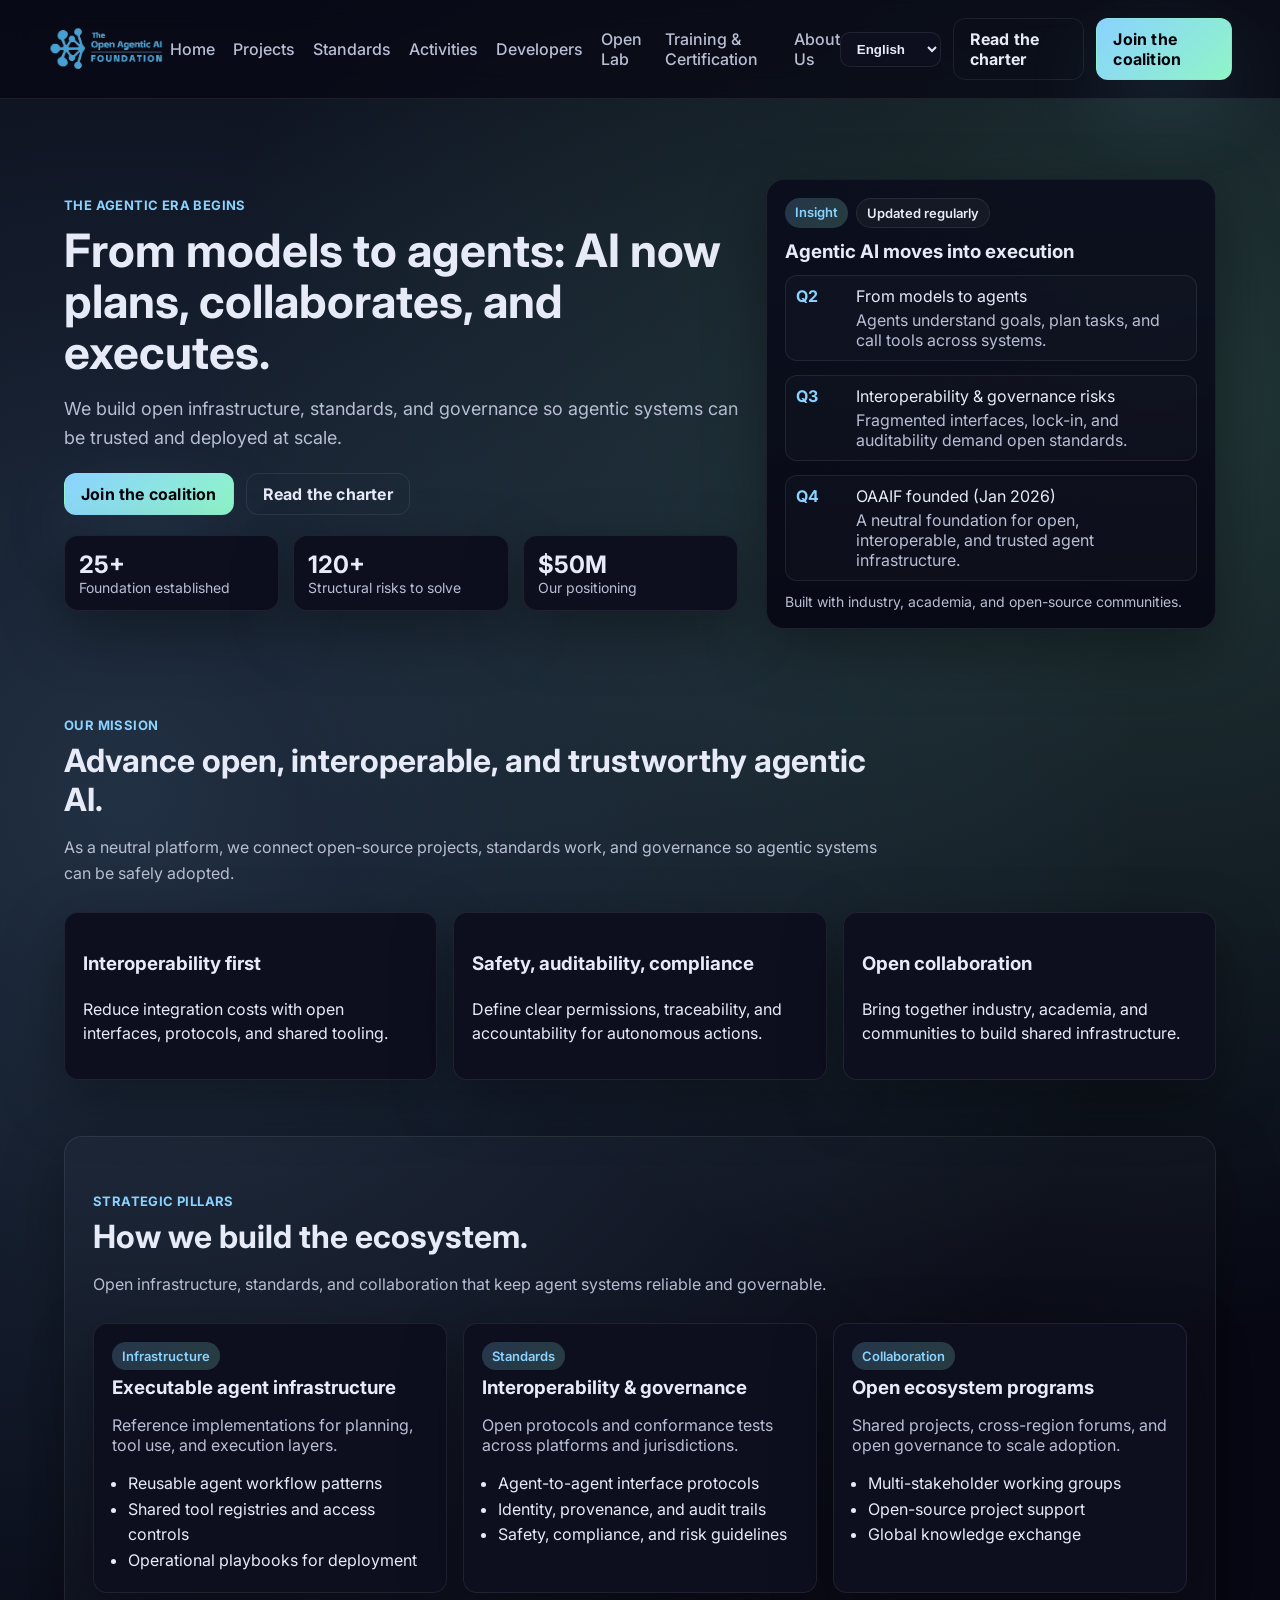
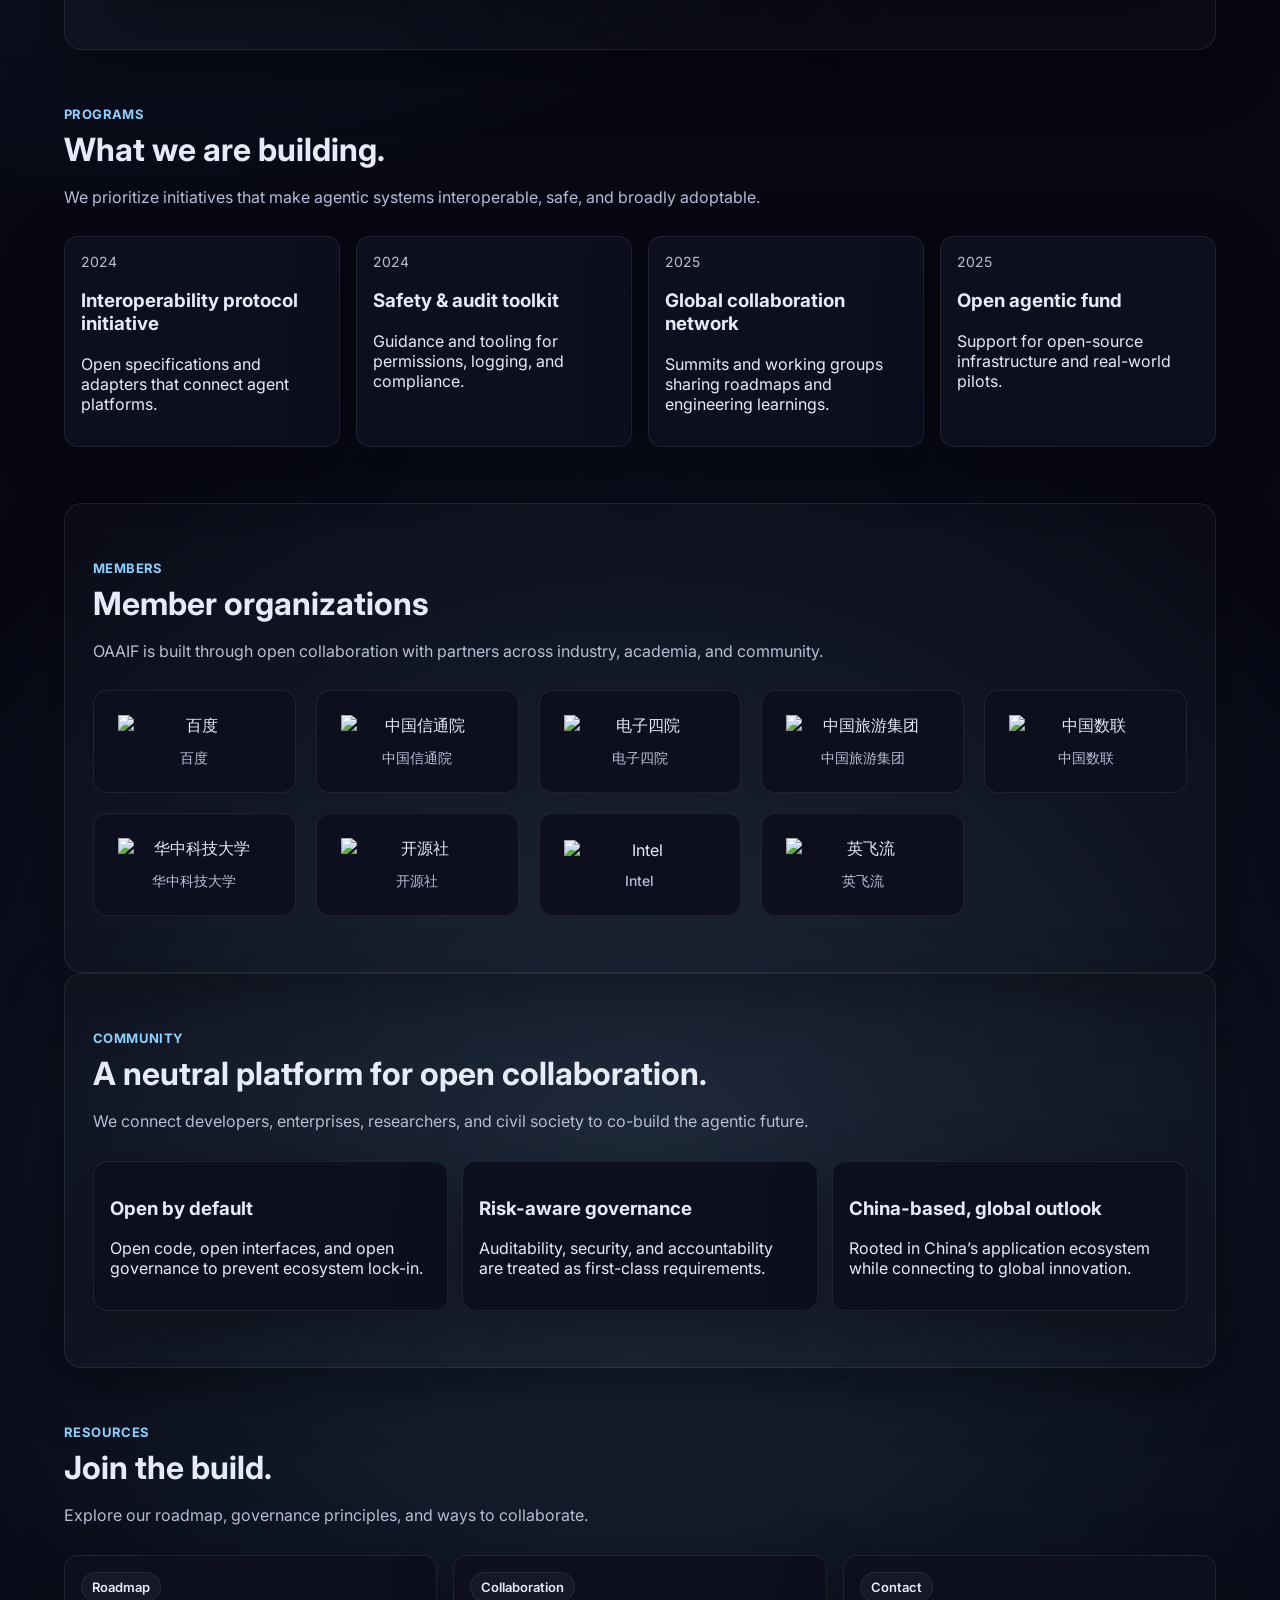
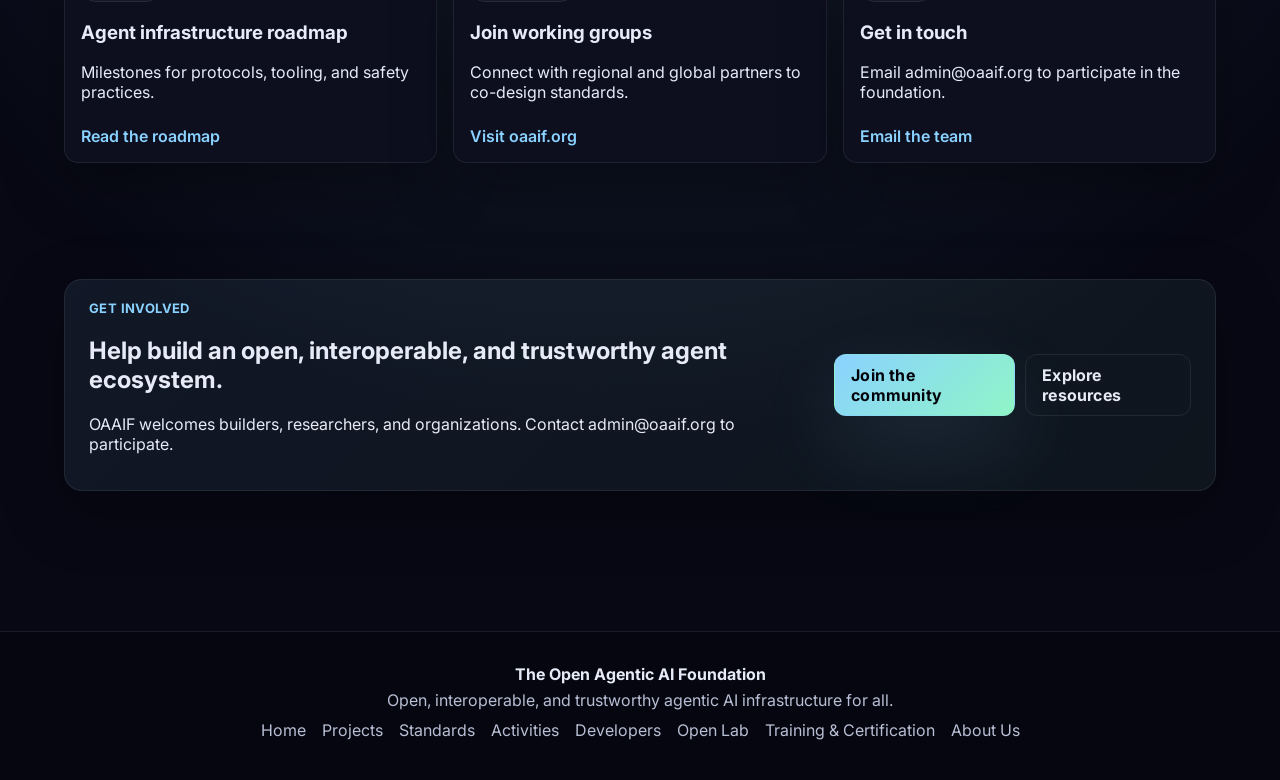
==== index.html @ ca8dd68b "替换成员组织 logo - 使用真实的 logo 图片替代占位符" ====
<!DOCTYPE html>
<html lang="en">
<head>
  <meta charset="UTF-8">
  <meta name="viewport" content="width=device-width, initial-scale=1.0">
  <meta name="description" content="The Open Agentic AI Foundation: advancing open, safe, and interoperable agentic AI for everyone with global programs and community.">
  <title>The Open Agentic AI Foundation</title>
  <link rel="preconnect" href="https://fonts.googleapis.com">
  <link rel="preconnect" href="https://fonts.gstatic.com" crossorigin>
  <link href="https://fonts.googleapis.com/css2?family=Inter:wght@400;500;600;700&family=Space+Grotesk:wght@500;600&display=swap" rel="stylesheet">
  <link rel="stylesheet" href="assets/css/style.css">
</head>
<body>
  <a class="skip-link" href="#main-content">Skip to main content</a>
  <header class="site-header">
    <a class="logo" href="index.html" aria-label="The Open Agentic AI Foundation home">
      <img class="logo__image logo__image--full" src="assets/images/oaaif-logo-full.svg" alt="The Open Agentic AI Foundation logo">
      <img class="logo__image logo__image--mark" src="assets/images/oaaif-logo-mark.svg" alt="Open Agentic AI Foundation mark">
    </a>
    <button class="mobile-menu-toggle" aria-label="Toggle mobile menu" aria-expanded="false">
      <span></span>
      <span></span>
      <span></span>
    </button>
    <nav class="nav-links">
      <a href="#main-content" data-i18n="nav-home">Home</a>
      <a href="#programs" data-i18n="nav-projects">Projects</a>
      <a href="#pillars" data-i18n="nav-standards">Standards</a>
      <a href="#community" data-i18n="nav-activities">Activities</a>
      <a href="#members" data-i18n="nav-developers">Developers</a>
      <a href="#resources" data-i18n="nav-open-lab">Open Lab</a>
      <a href="#join" data-i18n="nav-training">Training & Certification</a>
      <div class="nav-item nav-item--dropdown">
        <a href="about.html#overview" data-i18n="nav-about">About Us</a>
        <div class="nav-dropdown">
          <a href="about.html#overview" data-i18n="nav-about-foundation">Foundation overview</a>
          <a href="about.html#mission" data-i18n="nav-about-mission">Mission</a>
          <a href="about.html#pillars" data-i18n="nav-about-charter">Charter</a>
          <a href="about.html#members" data-i18n="nav-about-structure">Organization structure</a>
          <a href="about.html#resources" data-i18n="nav-about-donors">Donor directory</a>
        </div>
      </div>
    </nav>
    <div class="header-actions">
      <select id="language-switcher" aria-label="Language selector">
        <option value="en">English</option>
        <option value="ar">العربية</option>
        <option value="zh-CN">简体中文</option>
        <option value="zh-TW">繁體中文</option>
        <option value="ja">日本語</option>
        <option value="fr">Français</option>
      </select>
      <a class="btn ghost" href="#join" data-i18n="hero-cta-secondary">See the roadmap</a>
      <a class="btn" href="#community" data-i18n="hero-cta-primary">Join the movement</a>
    </div>
  </header>

  <main id="main-content">
    <section class="hero">
      <div class="hero__content">
        <p class="eyebrow" data-i18n="hero-eyebrow">Open standards for AI agents</p>
        <h1 data-i18n="hero-title">Building safe, open agentic AI infrastructure for everyone.</h1>
        <p class="lead" data-i18n="hero-subtitle">We are a global coalition advancing interoperable tooling, trustworthy governance, and a thriving ecosystem for AI agents.</p>
        <div class="hero__actions">
          <a class="btn" href="#community" data-i18n="hero-cta-primary">Join the movement</a>
          <a class="btn ghost" href="#resources" data-i18n="hero-cta-secondary">See the roadmap</a>
        </div>
        <div class="metrics">
          <div class="metric">
            <div class="metric__value">25+</div>
            <div class="metric__label" data-i18n="metric-countries">Countries represented</div>
          </div>
          <div class="metric">
            <div class="metric__value">120+</div>
            <div class="metric__label" data-i18n="metric-partners">Research and builder partners</div>
          </div>
          <div class="metric">
            <div class="metric__value">$50M</div>
            <div class="metric__label" data-i18n="metric-impact">Open-source impact fund target</div>
          </div>
        </div>
      </div>
      <div class="hero__panel">
        <div class="panel">
          <div class="panel__header">
            <span class="pill pill--accent" data-i18n="panel-live">Live</span>
            <span class="pill" data-i18n="panel-updated">Updated weekly</span>
          </div>
          <div class="panel__body">
            <h3 data-i18n="panel-title">Agentic AI ecosystem in motion</h3>
            <ul class="timeline">
              <li>
                <span class="timeline__time">Q2</span>
                <div>
                  <p class="timeline__title" data-i18n="timeline-1-title">Open Agent Safety Benchmark</p>
                  <p class="timeline__desc" data-i18n="timeline-1-desc">Community-driven evaluations for autonomy, alignment, and resilience.</p>
                </div>
              </li>
              <li>
                <span class="timeline__time">Q3</span>
                <div>
                  <p class="timeline__title" data-i18n="timeline-2-title">Interoperability Standards</p>
                  <p class="timeline__desc" data-i18n="timeline-2-desc">Reference specs for agent messaging, memory, and tool safety.</p>
                </div>
              </li>
              <li>
                <span class="timeline__time">Q4</span>
                <div>
                  <p class="timeline__title" data-i18n="timeline-3-title">Global Builder Summits</p>
                  <p class="timeline__desc" data-i18n="timeline-3-desc">Multi-city gatherings to publish learnings, roadmaps, and open datasets.</p>
                </div>
              </li>
            </ul>
          </div>
          <div class="panel__footer" data-i18n="panel-footer">Created with researchers, startups, enterprises, and public institutions.</div>
        </div>
      </div>
    </section>

    <section id="mission" class="section">
      <div class="section__header">
        <p class="eyebrow" data-i18n="mission-eyebrow">Our mission</p>
        <h2 data-i18n="mission-title">Enable open, safe, and useful agentic AI for society.</h2>
        <p class="section__description" data-i18n="mission-body">We coordinate standards, funding, and governance so that builders across the world can create trustworthy agentic systems—independent, interoperable, and aligned with human values.</p>
      </div>
      <div class="cards">
        <article class="card">
          <h3 data-i18n="mission-card-1-title">Open protocols</h3>
          <p data-i18n="mission-card-1-body">We maintain open specifications for agent messaging, identity, safety, and data stewardship so ecosystems can interoperate.</p>
        </article>
        <article class="card">
          <h3 data-i18n="mission-card-2-title">Safety & assurance</h3>
          <p data-i18n="mission-card-2-body">We convene researchers to define benchmarks, threat models, and red-team exercises for autonomous systems.</p>
        </article>
        <article class="card">
          <h3 data-i18n="mission-card-3-title">Inclusive governance</h3>
          <p data-i18n="mission-card-3-body">We bring civil society, academia, and industry together to shape transparent, accountable governance.</p>
        </article>
      </div>
    </section>

    <section id="pillars" class="section section--alt">
      <div class="section__header">
        <p class="eyebrow" data-i18n="pillars-eyebrow">Strategic pillars</p>
        <h2 data-i18n="pillars-title">What we build together.</h2>
        <p class="section__description" data-i18n="pillars-body">From technical standards to public-private collaboration, we focus on the capabilities that make agentic AI reliable, transparent, and universally accessible.</p>
      </div>
      <div class="pillars">
        <article class="pillar">
          <div class="pill pill--accent" data-i18n="pillar-1-tag">Infrastructure</div>
          <h3 data-i18n="pillar-1-title">Reference architecture</h3>
          <p data-i18n="pillar-1-body">Open-source blueprints for memory, planning, and evaluation layers that teams can adopt and extend.</p>
          <ul>
            <li data-i18n="pillar-1-li-1">Composable agent lifecycle models</li>
            <li data-i18n="pillar-1-li-2">Secure tool & data access controls</li>
            <li data-i18n="pillar-1-li-3">Shared telemetry for safety signals</li>
          </ul>
        </article>
        <article class="pillar">
          <div class="pill pill--accent" data-i18n="pillar-2-tag">Standards</div>
          <h3 data-i18n="pillar-2-title">Interoperability & trust</h3>
          <p data-i18n="pillar-2-body">Specifications and conformance suites that let agent networks collaborate across vendors and jurisdictions.</p>
          <ul>
            <li data-i18n="pillar-2-li-1">Open agent interface spec (OAIS)</li>
            <li data-i18n="pillar-2-li-2">Identity, provenance, and auditability</li>
            <li data-i18n="pillar-2-li-3">Safety, alignment, and resilience benchmarks</li>
          </ul>
        </article>
        <article class="pillar">
          <div class="pill pill--accent" data-i18n="pillar-3-tag">Impact</div>
          <h3 data-i18n="pillar-3-title">Ecosystem programs</h3>
          <p data-i18n="pillar-3-body">Fellowships, grants, and summits that accelerate open-source agentic AI and real-world deployments.</p>
          <ul>
            <li data-i18n="pillar-3-li-1">Builder residencies & red-team labs</li>
            <li data-i18n="pillar-3-li-2">Global policy and safety forums</li>
            <li data-i18n="pillar-3-li-3">Open datasets & evaluation challenges</li>
          </ul>
        </article>
      </div>
    </section>

    <section id="programs" class="section">
      <div class="section__header">
        <p class="eyebrow" data-i18n="programs-eyebrow">Programs</p>
        <h2 data-i18n="programs-title">Where we invest.</h2>
        <p class="section__description" data-i18n="programs-body">Our programs channel funding, knowledge, and community energy toward the most urgent needs for agentic AI.</p>
      </div>
      <div class="programs">
        <article class="program">
          <div class="program__meta">2024</div>
          <h3 data-i18n="program-1-title">Open Agent Safety Benchmark</h3>
          <p data-i18n="program-1-body">Collaborative evaluation suite and public leaderboards for autonomy, reliability, and security.</p>
        </article>
        <article class="program">
          <div class="program__meta">2024</div>
          <h3 data-i18n="program-2-title">Agent Interoperability Lab</h3>
          <p data-i18n="program-2-body">Reference implementations for messaging, memory exchange, and safety guardrails.</p>
        </article>
        <article class="program">
          <div class="program__meta">2025</div>
          <h3 data-i18n="program-3-title">Global Builder Summits</h3>
          <p data-i18n="program-3-body">Multi-region gatherings to publish roadmaps and deepen collaboration between industry and researchers.</p>
        </article>
        <article class="program">
          <div class="program__meta">2025</div>
          <h3 data-i18n="program-4-title">Open Impact Fund</h3>
          <p data-i18n="program-4-body">Non-dilutive grants for open-source agent frameworks, safety tooling, and public-good deployments.</p>
        </article>
      </div>
    </section>

    <section id="members" class="section section--alt">
      <div class="section__header">
        <p class="eyebrow" data-i18n="members-eyebrow">Members</p>
        <h2 data-i18n="members-title">Our member organizations</h2>
        <p class="section__description" data-i18n="members-body">The Open Agentic AI Foundation would not be possible without the support, development efforts, and open collaboration of our founding platinum members.</p>
      </div>
      <div class="logo-wall">
        <div class="logo-item">
          <img src="assets/images/logo/1百度.png" alt="百度" class="member-logo">
          <span class="logo-name">百度</span>
        </div>
        <div class="logo-item">
          <img src="assets/images/logo/2中国信通院.png" alt="中国信通院" class="member-logo">
          <span class="logo-name">中国信通院</span>
        </div>
        <div class="logo-item">
          <img src="assets/images/logo/3电子四院.png" alt="电子四院" class="member-logo">
          <span class="logo-name">电子四院</span>
        </div>
        <div class="logo-item">
          <img src="assets/images/logo/4中国旅游集团.png" alt="中国旅游集团" class="member-logo">
          <span class="logo-name">中国旅游集团</span>
        </div>
        <div class="logo-item">
          <img src="assets/images/logo/5中国数联.png" alt="中国数联" class="member-logo">
          <span class="logo-name">中国数联</span>
        </div>
        <div class="logo-item">
          <img src="assets/images/logo/6华中科技大学.png" alt="华中科技大学" class="member-logo">
          <span class="logo-name">华中科技大学</span>
        </div>
        <div class="logo-item">
          <img src="assets/images/logo/7开源社.png" alt="开源社" class="member-logo">
          <span class="logo-name">开源社</span>
        </div>
        <div class="logo-item">
          <img src="assets/images/logo/8Intel.png" alt="Intel" class="member-logo">
          <span class="logo-name">Intel</span>
        </div>
        <div class="logo-item">
          <img src="assets/images/logo/9英飞流.png" alt="英飞流" class="member-logo">
          <span class="logo-name">英飞流</span>
        </div>
      </div>
    </section>

    <section id="community" class="section section--alt">
      <div class="section__header">
        <p class="eyebrow" data-i18n="community-eyebrow">Community</p>
        <h2 data-i18n="community-title">A global coalition of builders, researchers, and policymakers.</h2>
        <p class="section__description" data-i18n="community-body">We convene open-source contributors, startups, enterprises, universities, and civil society to co-design the next era of agentic AI.</p>
      </div>
      <div class="grid">
        <article class="highlight">
          <h3 data-i18n="highlight-1-title">Open & neutral</h3>
          <p data-i18n="highlight-1-body">We publish artifacts under open licenses and encourage cross-organizational governance.</p>
        </article>
        <article class="highlight">
          <h3 data-i18n="highlight-2-title">Safety first</h3>
          <p data-i18n="highlight-2-body">Threat modeling, evals, and incident response are built into every program.</p>
        </article>
        <article class="highlight">
          <h3 data-i18n="highlight-3-title">Global access</h3>
          <p data-i18n="highlight-3-body">We support multilingual resources and regionally distributed summits.</p>
        </article>
      </div>
    </section>

    <section id="resources" class="section">
      <div class="section__header">
        <p class="eyebrow" data-i18n="resources-eyebrow">Resources</p>
        <h2 data-i18n="resources-title">Start building with us.</h2>
        <p class="section__description" data-i18n="resources-body">Explore our living roadmap, specifications, and community channels to contribute from day one.</p>
      </div>
      <div class="resource-grid">
        <article class="resource">
          <div class="pill" data-i18n="resource-1-tag">Roadmap</div>
          <h3 data-i18n="resource-1-title">Agent standards preview</h3>
          <p data-i18n="resource-1-body">Draft specifications for interfaces, memory, and safe tool access.</p>
          <a href="#" class="link" data-i18n="resource-1-link">View the docs</a>
        </article>
        <article class="resource">
          <div class="pill" data-i18n="resource-2-tag">Community</div>
          <h3 data-i18n="resource-2-title">Join the forum</h3>
          <p data-i18n="resource-2-body">Connect with contributors, propose initiatives, and join working groups.</p>
          <a href="#" class="link" data-i18n="resource-2-link">Open workspace</a>
        </article>
        <article class="resource">
          <div class="pill" data-i18n="resource-3-tag">Funding</div>
          <h3 data-i18n="resource-3-title">Apply for grants</h3>
          <p data-i18n="resource-3-body">Support for open-source projects, research, and deployments that move the ecosystem forward.</p>
          <a href="#" class="link" data-i18n="resource-3-link">Start an application</a>
        </article>
      </div>
    </section>

    <section id="join" class="section section--cta">
      <div class="cta">
        <div>
          <p class="eyebrow" data-i18n="cta-eyebrow">Get involved</p>
          <h2 data-i18n="cta-title">Bring your expertise to The Open Agentic AI Foundation.</h2>
          <p data-i18n="cta-body">Contribute to standards, participate in safety evaluations, and shape open governance for agentic systems.</p>
        </div>
        <div class="cta__actions">
          <a class="btn" href="#community" data-i18n="cta-primary">Join the coalition</a>
          <a class="btn ghost" href="#resources" data-i18n="cta-secondary">Browse resources</a>
        </div>
      </div>
    </section>
  </main>

  <footer class="footer">
    <div class="footer__brand" data-i18n="brand-name">The Open Agentic AI Foundation</div>
    <p class="footer__text" data-i18n="footer-copy">Open, safe, and interoperable agentic AI for everyone.</p>
    <div class="footer__links">
      <a href="#main-content" data-i18n="nav-home">Home</a>
      <a href="#programs" data-i18n="nav-projects">Projects</a>
      <a href="#pillars" data-i18n="nav-standards">Standards</a>
      <a href="#community" data-i18n="nav-activities">Activities</a>
      <a href="#members" data-i18n="nav-developers">Developers</a>
      <a href="#resources" data-i18n="nav-open-lab">Open Lab</a>
      <a href="#join" data-i18n="nav-training">Training & Certification</a>
      <a href="about.html#overview" data-i18n="nav-about">About Us</a>
    </div>
  </footer>

  <script src="assets/js/app.js"></script>
</body>
</html>
---- assets/css/style.css ----
:root {
  --bg: #070814;
  --bg-alt: #0f1022;
  --card: #0d0f1f;
  --text: #e7ebf7;
  --muted: #b8bed4;
  --accent: #8ad2ff;
  --accent-2: #8ff5c7;
  --border: rgba(255, 255, 255, 0.08);
  --glow: 0 30px 80px rgba(138, 210, 255, 0.12);
  --radius: 14px;
  --shadow-card: 0 20px 60px rgba(0, 0, 0, 0.35);
}

* {
  box-sizing: border-box;
}

body {
  margin: 0;
  font-family: "Inter", system-ui, -apple-system, sans-serif;
  background: radial-gradient(circle at 10% 20%, rgba(138, 210, 255, 0.2), transparent 30%),
              radial-gradient(circle at 90% 10%, rgba(143, 245, 199, 0.2), transparent 25%),
              radial-gradient(circle at 50% 70%, rgba(138, 210, 255, 0.15), transparent 30%),
              var(--bg);
  color: var(--text);
  min-height: 100vh;
}

html[dir="rtl"] body {
  direction: rtl;
}

html[dir="rtl"] .nav-links,
html[dir="rtl"] .header-actions {
  flex-direction: row-reverse;
}

html {
  scroll-behavior: smooth;
}

@media (prefers-reduced-motion: reduce) {
  html {
    scroll-behavior: auto;
  }
}

.skip-link {
  position: absolute;
  left: 12px;
  top: -40px;
  padding: 10px 14px;
  background: var(--accent);
  color: #02030a;
  border-radius: 10px;
  font-weight: 700;
  transition: top 0.2s ease;
  z-index: 999;
}

.skip-link:focus {
  top: 12px;
}

a {
  color: inherit;
  text-decoration: none;
}

.site-header {
  position: sticky;
  top: 0;
  z-index: 10;
  display: flex;
  align-items: center;
  justify-content: space-between;
  padding: 18px 48px;
  backdrop-filter: blur(14px);
  background: rgba(7, 8, 20, 0.72);
  border-bottom: 1px solid var(--border);
}

.logo {
  display: flex;
  align-items: center;
  gap: 12px;
}

.logo__image {
  display: block;
  height: 48px;
  width: auto;
}

.logo__image--mark {
  display: none;
}

.nav-links {
  display: flex;
  gap: 18px;
  align-items: center;
}

.nav-links a {
  color: var(--muted);
  font-weight: 500;
  transition: color 0.2s ease;
}

.nav-links a:hover {
  color: var(--accent);
}

.nav-links a.active {
  color: var(--text);
  text-decoration: underline;
  text-decoration-color: var(--accent);
  text-decoration-thickness: 2px;
  text-underline-offset: 6px;
}

.nav-item {
  position: relative;
  display: flex;
  align-items: center;
}

.nav-item--dropdown::after {
  content: "";
  position: absolute;
  top: 100%;
  left: 0;
  width: 100%;
  height: 12px;
}

.nav-dropdown {
  position: absolute;
  top: calc(100% + 12px);
  left: 0;
  display: none;
  flex-direction: column;
  gap: 6px;
  padding: 12px;
  min-width: 200px;
  background: rgba(13, 15, 31, 0.98);
  border: 1px solid var(--border);
  border-radius: 12px;
  box-shadow: var(--shadow-card);
  z-index: 20;
}

.nav-dropdown a {
  color: var(--muted);
  font-size: 14px;
  font-weight: 500;
  padding: 6px 8px;
  border-radius: 8px;
  transition: color 0.2s ease, background 0.2s ease;
}

.nav-dropdown a:hover {
  color: var(--text);
  background: rgba(138, 210, 255, 0.12);
}

.nav-item--dropdown:hover .nav-dropdown,
.nav-item--dropdown:focus-within .nav-dropdown {
  display: flex;
}

.header-actions {
  display: flex;
  align-items: center;
  gap: 12px;
}

select {
  background: var(--card);
  color: var(--text);
  border: 1px solid var(--border);
  border-radius: 10px;
  padding: 8px 12px;
  font-weight: 600;
  cursor: pointer;
}

.btn {
  padding: 10px 16px;
  border-radius: 12px;
  border: 1px solid transparent;
  background: linear-gradient(135deg, var(--accent), var(--accent-2));
  color: #02030a;
  font-weight: 700;
  letter-spacing: 0.2px;
  box-shadow: var(--glow);
  transition: transform 0.2s ease, box-shadow 0.2s ease;
}

.btn:hover {
  transform: translateY(-1px);
  box-shadow: 0 20px 40px rgba(138, 210, 255, 0.25);
}

.btn.ghost {
  background: transparent;
  border: 1px solid var(--border);
  color: var(--text);
  box-shadow: none;
}

main {
  max-width: 1200px;
  margin: 0 auto;
  padding: 40px 24px 80px;
}

.hero {
  display: grid;
  grid-template-columns: 1.2fr 0.8fr;
  gap: 28px;
  padding: 40px 0 32px;
  align-items: center;
}

.hero__content h1 {
  font-size: clamp(32px, 4vw, 46px);
  margin: 12px 0;
  line-height: 1.1;
}

.hero__content .lead {
  color: var(--muted);
  font-size: 18px;
  line-height: 1.6;
  margin-bottom: 20px;
}

.hero__actions {
  display: flex;
  gap: 12px;
  flex-wrap: wrap;
  margin-bottom: 20px;
}

.metrics {
  display: grid;
  grid-template-columns: repeat(auto-fit, minmax(160px, 1fr));
  gap: 14px;
}

.metric {
  padding: 14px;
  background: var(--card);
  border: 1px solid var(--border);
  border-radius: var(--radius);
  box-shadow: var(--shadow-card);
}

.metric__value {
  font-size: 24px;
  font-weight: 700;
}

.metric__label {
  color: var(--muted);
  font-size: 14px;
}

.hero__panel .panel {
  background: linear-gradient(180deg, rgba(8, 10, 26, 0.8), rgba(7, 8, 20, 0.95));
  border: 1px solid var(--border);
  border-radius: 18px;
  padding: 18px;
  box-shadow: var(--shadow-card);
}

.panel__header {
  display: flex;
  gap: 8px;
  margin-bottom: 12px;
}

.pill {
  display: inline-block;
  padding: 6px 10px;
  border-radius: 999px;
  border: 1px solid var(--border);
  background: rgba(255, 255, 255, 0.04);
  color: var(--text);
  font-size: 13px;
  font-weight: 600;
}

.pill--accent {
  border: none;
  background: linear-gradient(135deg, rgba(138, 210, 255, 0.2), rgba(143, 245, 199, 0.2));
  color: var(--accent);
}

.panel__body h3 {
  margin: 0 0 12px;
}

.timeline {
  list-style: none;
  padding: 0;
  margin: 0;
  display: flex;
  flex-direction: column;
  gap: 14px;
}

.timeline li {
  display: grid;
  grid-template-columns: 50px 1fr;
  gap: 10px;
  padding: 10px;
  border-radius: 12px;
  border: 1px solid var(--border);
  background: rgba(255, 255, 255, 0.02);
}

.timeline__time {
  font-weight: 700;
  color: var(--accent);
}

.timeline__title {
  margin: 0 0 4px;
}

.timeline__desc {
  margin: 0;
  color: var(--muted);
}

.panel__footer {
  margin-top: 12px;
  color: var(--muted);
  font-size: 14px;
}

.section {
  padding: 56px 0;
}

.section--alt {
  background: rgba(255, 255, 255, 0.02);
  border: 1px solid var(--border);
  border-radius: 18px;
  padding: 56px 28px;
  box-shadow: var(--shadow-card);
}

.section__header {
  max-width: 820px;
  margin-bottom: 26px;
}

.section__header h2 {
  font-size: 32px;
  margin: 8px 0;
}

.section__description {
  color: var(--muted);
  line-height: 1.6;
}

.cards {
  display: grid;
  grid-template-columns: repeat(auto-fit, minmax(240px, 1fr));
  gap: 16px;
}

.card {
  background: var(--card);
  border: 1px solid var(--border);
  border-radius: var(--radius);
  padding: 18px;
  box-shadow: var(--shadow-card);
  line-height: 1.5;
}

.pillars {
  display: grid;
  grid-template-columns: repeat(auto-fit, minmax(260px, 1fr));
  gap: 16px;
}

.pillar {
  background: var(--card);
  border: 1px solid var(--border);
  border-radius: var(--radius);
  padding: 18px;
  box-shadow: var(--shadow-card);
}

.pillar h3 {
  margin: 6px 0 8px;
}

.pillar p {
  color: var(--muted);
}

.pillar ul {
  margin: 8px 0 0 16px;
  padding: 0;
  color: var(--text);
  line-height: 1.6;
}

.programs {
  display: grid;
  grid-template-columns: repeat(auto-fit, minmax(240px, 1fr));
  gap: 16px;
}

.program {
  border: 1px solid var(--border);
  border-radius: var(--radius);
  padding: 16px;
  background: var(--card);
  box-shadow: var(--shadow-card);
}

.logo-wall {
  display: grid;
  grid-template-columns: repeat(auto-fit, minmax(200px, 1fr));
  gap: 20px;
}

.logo-item {
  background: var(--card);
  border: 1px solid var(--border);
  border-radius: var(--radius);
  padding: 24px;
  display: flex;
  flex-direction: column;
  align-items: center;
  justify-content: center;
  transition: transform 0.2s ease, box-shadow 0.2s ease;
  text-align: center;
}

.logo-item:hover {
  transform: translateY(-4px);
  box-shadow: var(--glow);
}

.logo-placeholder {
  width: 120px;
  height: 80px;
  display: flex;
  align-items: center;
  justify-content: center;
  font-size: 24px;
  font-weight: 700;
  color: var(--accent);
  background: linear-gradient(135deg, rgba(138, 210, 255, 0.1), rgba(143, 245, 199, 0.1));
  border-radius: 12px;
  margin-bottom: 12px;
  font-family: "Space Grotesk", "Inter", sans-serif;
}

.member-logo {
  width: 100%;
  max-width: 160px;
  height: auto;
  max-height: 80px;
  object-fit: contain;
  margin-bottom: 12px;
}

.logo-name {
  color: var(--muted);
  font-size: 14px;
  font-weight: 500;
}

@media (max-width: 768px) {
  .logo-wall {
    grid-template-columns: repeat(2, 1fr);
    gap: 12px;
  }

  .logo-placeholder {
    width: 80px;
    height: 60px;
    font-size: 18px;
  }

  .member-logo {
    max-width: 120px;
    max-height: 60px;
  }

  .logo-name {
    font-size: 12px;
  }
}

@media (max-width: 480px) {
  .logo-wall {
    grid-template-columns: 1fr;
  }
}

.program__meta {
  font-size: 14px;
  color: var(--muted);
  margin-bottom: 8px;
}

.grid {
  display: grid;
  grid-template-columns: repeat(auto-fit, minmax(220px, 1fr));
  gap: 14px;
}

.highlight {
  border: 1px solid var(--border);
  border-radius: var(--radius);
  padding: 16px;
  background: var(--card);
  box-shadow: var(--shadow-card);
}

.resource-grid {
  display: grid;
  grid-template-columns: repeat(auto-fit, minmax(240px, 1fr));
  gap: 16px;
}

.resource {
  border: 1px solid var(--border);
  border-radius: var(--radius);
  padding: 16px;
  background: var(--card);
  box-shadow: var(--shadow-card);
}

.link {
  display: inline-flex;
  gap: 6px;
  align-items: center;
  margin-top: 8px;
  color: var(--accent);
  font-weight: 600;
}

.section--cta {
  padding: 60px 0;
}

.cta {
  display: flex;
  align-items: center;
  justify-content: space-between;
  gap: 14px;
  padding: 20px 24px;
  border: 1px solid var(--border);
  border-radius: 18px;
  background: linear-gradient(135deg, rgba(138, 210, 255, 0.08), rgba(143, 245, 199, 0.06));
  box-shadow: var(--shadow-card);
}

.cta__actions {
  display: flex;
  gap: 10px;
}

.footer {
  padding: 32px 24px 40px;
  border-top: 1px solid var(--border);
  background: rgba(5, 6, 15, 0.85);
  text-align: center;
}

.footer__brand {
  font-weight: 700;
  margin-bottom: 6px;
}

.footer__text {
  color: var(--muted);
  margin: 0 0 10px;
}

.footer__links {
  display: flex;
  justify-content: center;
  gap: 16px;
  color: var(--muted);
  flex-wrap: wrap;
}

.eyebrow {
  letter-spacing: 0.4px;
  text-transform: uppercase;
  font-weight: 700;
  color: var(--accent);
  font-size: 13px;
  margin: 0;
}

.mobile-menu-toggle {
  display: none;
  background: var(--card);
  border: 1px solid var(--border);
  border-radius: 10px;
  padding: 10px;
  cursor: pointer;
  width: 40px;
  height: 40px;
  flex-direction: column;
  justify-content: center;
  align-items: center;
  gap: 5px;
}

.mobile-menu-toggle span {
  display: block;
  width: 20px;
  height: 2px;
  background: var(--text);
  transition: all 0.3s ease;
}

.mobile-menu-toggle.active span:nth-child(1) {
  transform: rotate(45deg) translate(5px, 5px);
}

.mobile-menu-toggle.active span:nth-child(2) {
  opacity: 0;
}

.mobile-menu-toggle.active span:nth-child(3) {
  transform: rotate(-45deg) translate(7px, -7px);
}

@media (max-width: 960px) {
  .site-header {
    flex-wrap: wrap;
    gap: 12px;
    padding: 14px 24px;
  }

  .logo {
    flex: 0 0 auto;
    max-width: calc(100% - 60px);
  }

  .logo__image--full {
    display: block !important;
    height: 32px;  /* 移动端缩小一点 */
  }

  .logo__image--mark {
    display: none !important;
  }

  .mobile-menu-toggle {
    display: flex;
    flex-shrink: 0;
  }

  .nav-links {
    display: none;
    width: 100%;
    flex-direction: column;
    align-items: stretch;
    gap: 8px;
    padding: 12px 0;
    border-top: 1px solid var(--border);
  }

  .nav-links.active {
    display: flex;
  }

  .nav-links > a {
    padding: 8px 0;
  }

  .nav-item--dropdown .nav-dropdown {
    position: static;
    display: none;
    margin-left: 16px;
    margin-top: 8px;
  }

  .nav-item--dropdown.active .nav-dropdown {
    display: flex;
  }

  .header-actions {
    display: none;
    width: 100%;
    flex-direction: column;
    align-items: stretch;
    gap: 10px;
    padding-top: 12px;
    margin-top: 12px;
    border-top: 1px solid var(--border);
  }

  .nav-links.active ~ .header-actions {
    display: flex;
  }

  .header-actions .btn {
    font-size: 14px;
    padding: 10px 14px;
    text-align: center;
    width: 100%;
  }

  .header-actions select {
    font-size: 14px;
    padding: 10px 12px;
    width: 100%;
  }

  .hero {
    grid-template-columns: 1fr;
    padding-top: 24px;
  }

  .cta {
    flex-direction: column;
    align-items: flex-start;
  }
}
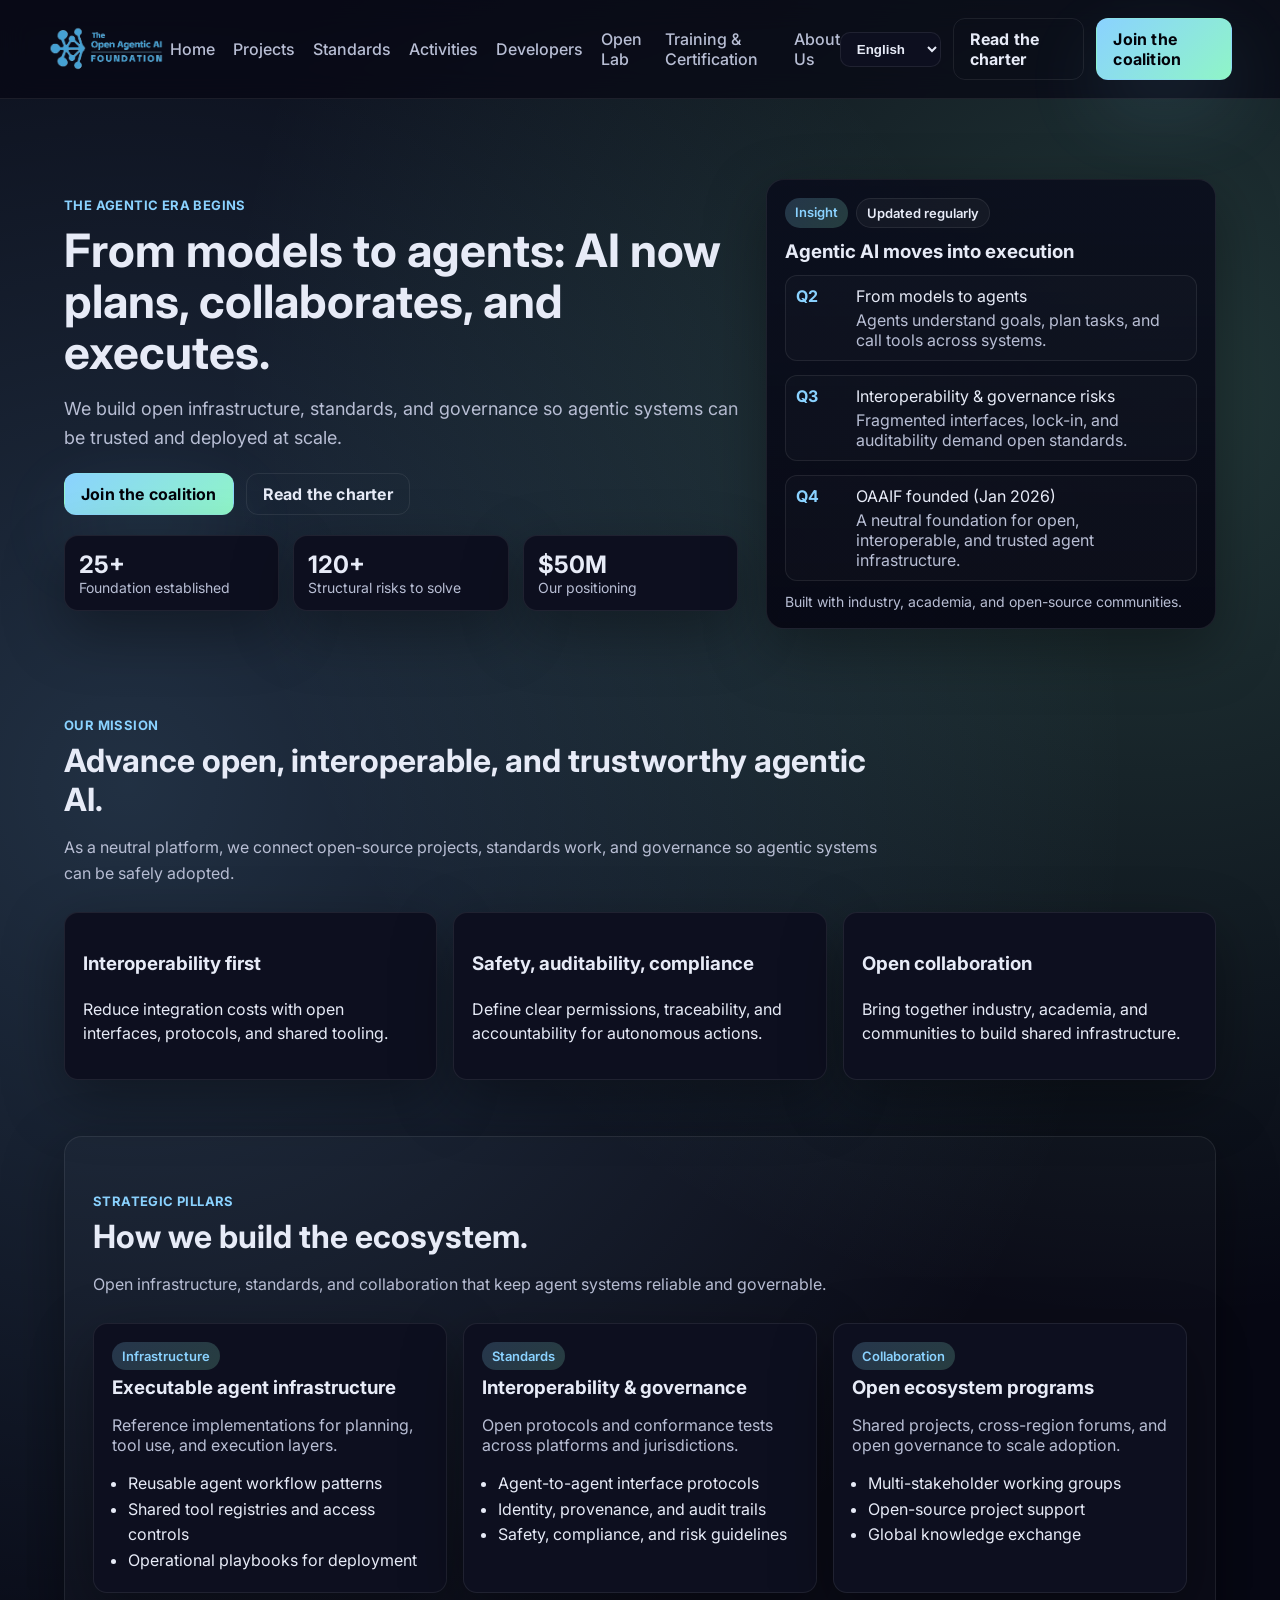
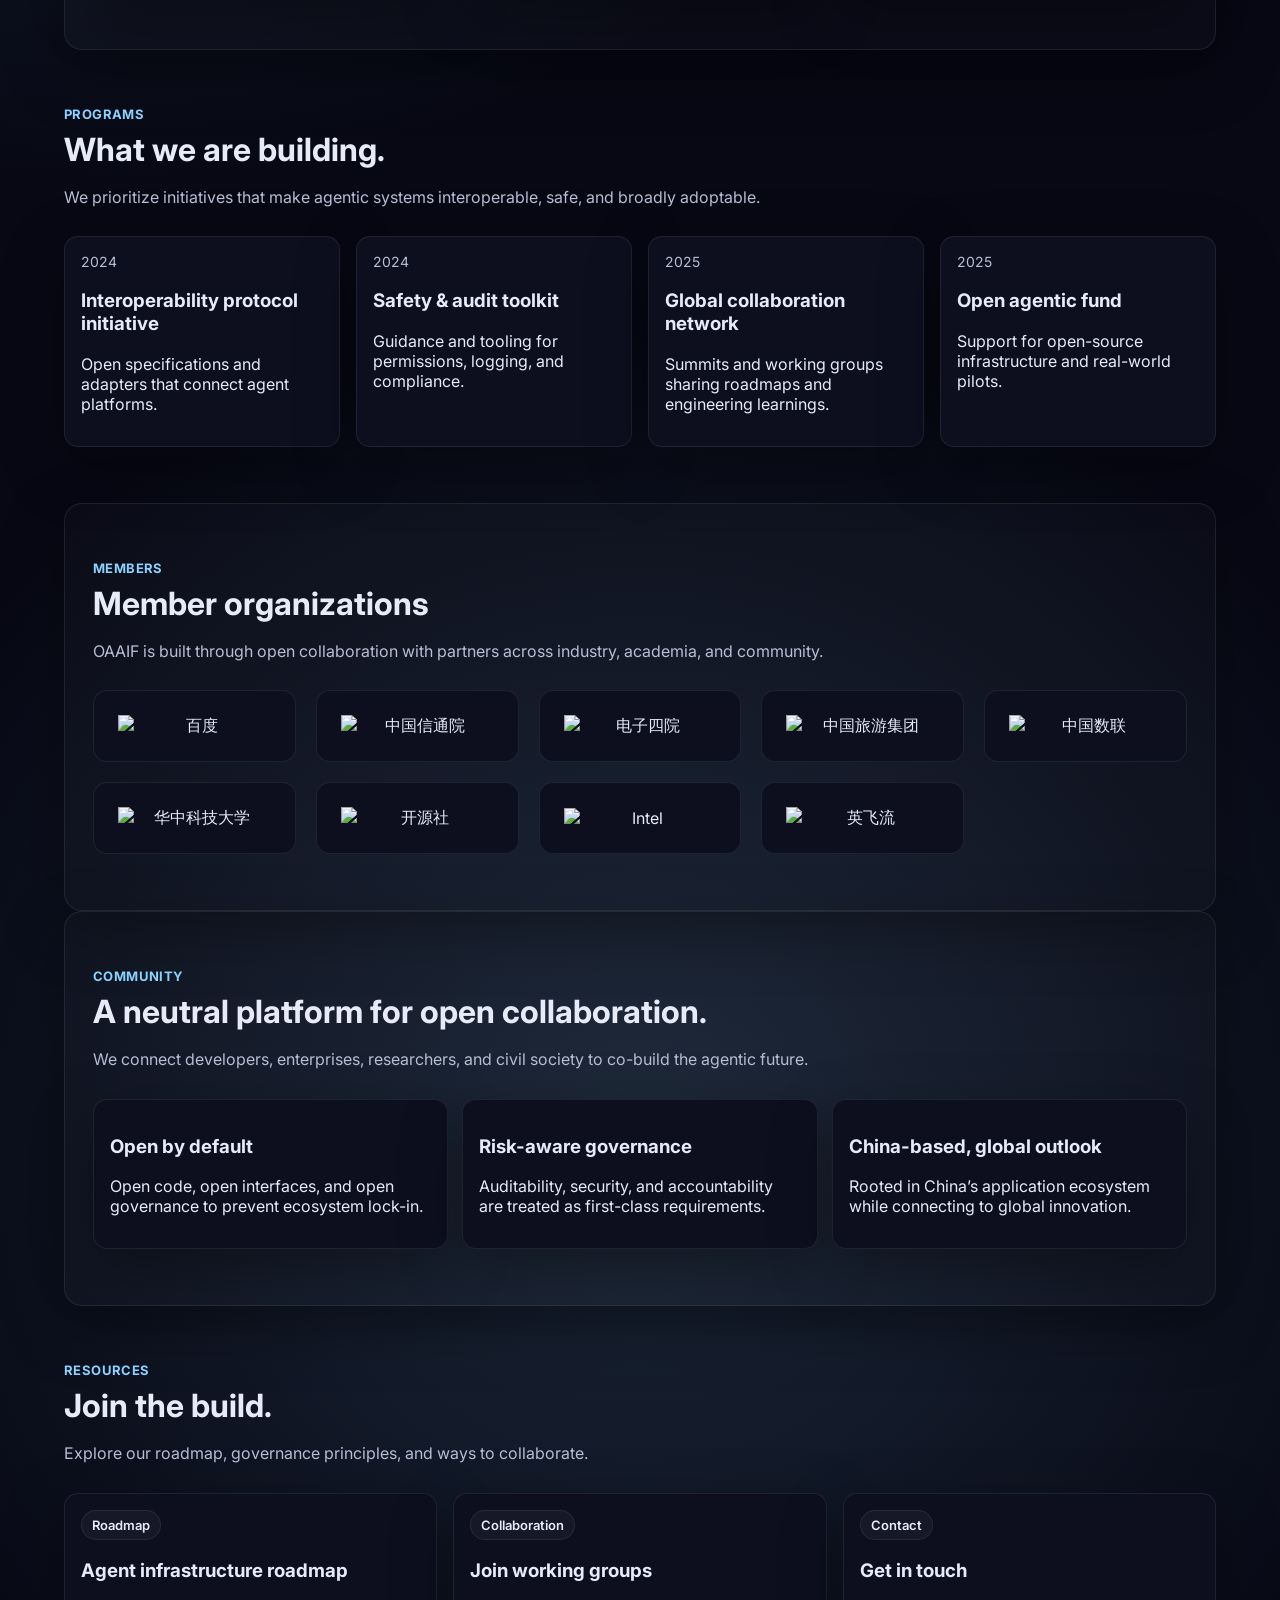
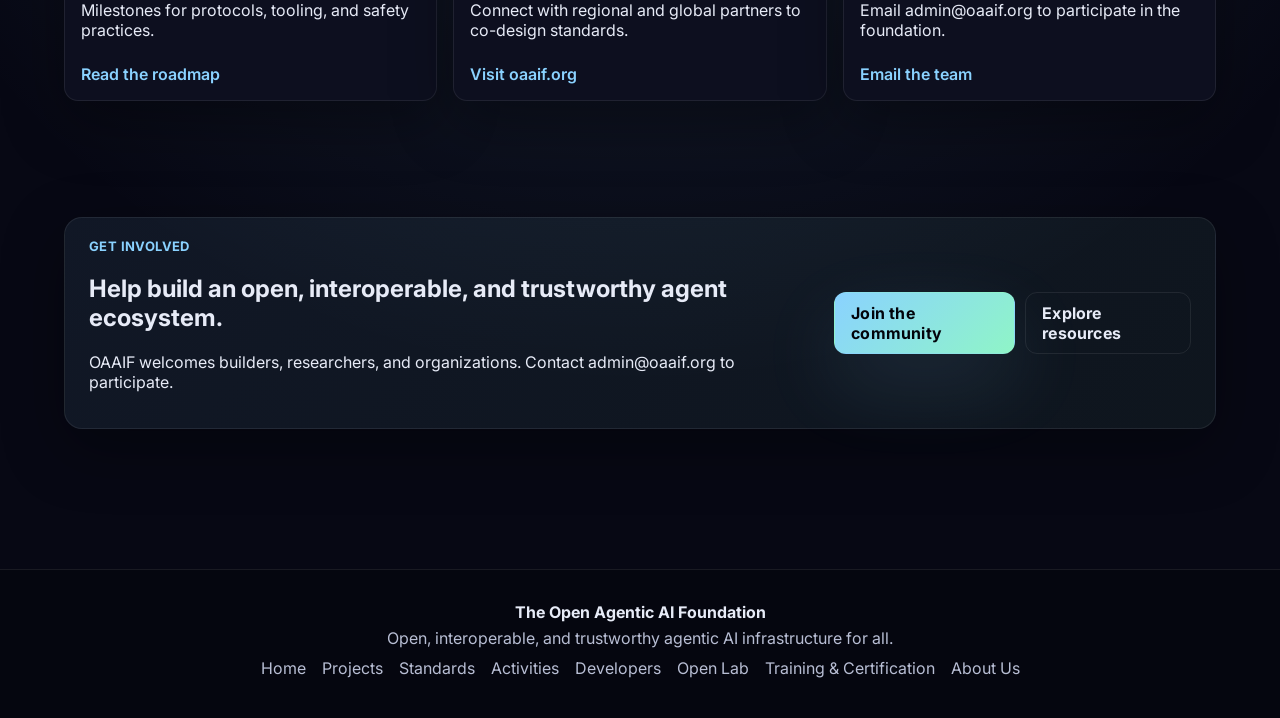
==== commit e4d21669: "移除成员组织 logo 下方的文字标签" ====
--- a/index.html
+++ b/index.html
@@ -218,39 +218,30 @@
       <div class="logo-wall">
         <div class="logo-item">
           <img src="assets/images/logo/1百度.png" alt="百度" class="member-logo">
-          <span class="logo-name">百度</span>
         </div>
         <div class="logo-item">
           <img src="assets/images/logo/2中国信通院.png" alt="中国信通院" class="member-logo">
-          <span class="logo-name">中国信通院</span>
         </div>
         <div class="logo-item">
           <img src="assets/images/logo/3电子四院.png" alt="电子四院" class="member-logo">
-          <span class="logo-name">电子四院</span>
         </div>
         <div class="logo-item">
           <img src="assets/images/logo/4中国旅游集团.png" alt="中国旅游集团" class="member-logo">
-          <span class="logo-name">中国旅游集团</span>
         </div>
         <div class="logo-item">
           <img src="assets/images/logo/5中国数联.png" alt="中国数联" class="member-logo">
-          <span class="logo-name">中国数联</span>
         </div>
         <div class="logo-item">
           <img src="assets/images/logo/6华中科技大学.png" alt="华中科技大学" class="member-logo">
-          <span class="logo-name">华中科技大学</span>
         </div>
         <div class="logo-item">
           <img src="assets/images/logo/7开源社.png" alt="开源社" class="member-logo">
-          <span class="logo-name">开源社</span>
         </div>
         <div class="logo-item">
           <img src="assets/images/logo/8Intel.png" alt="Intel" class="member-logo">
-          <span class="logo-name">Intel</span>
         </div>
         <div class="logo-item">
           <img src="assets/images/logo/9英飞流.png" alt="英飞流" class="member-logo">
-          <span class="logo-name">英飞流</span>
         </div>
       </div>
     </section>
--- a/assets/css/style.css
+++ b/assets/css/style.css
@@ -473,7 +473,6 @@
   height: auto;
   max-height: 80px;
   object-fit: contain;
-  margin-bottom: 12px;
 }
 
 .logo-name {
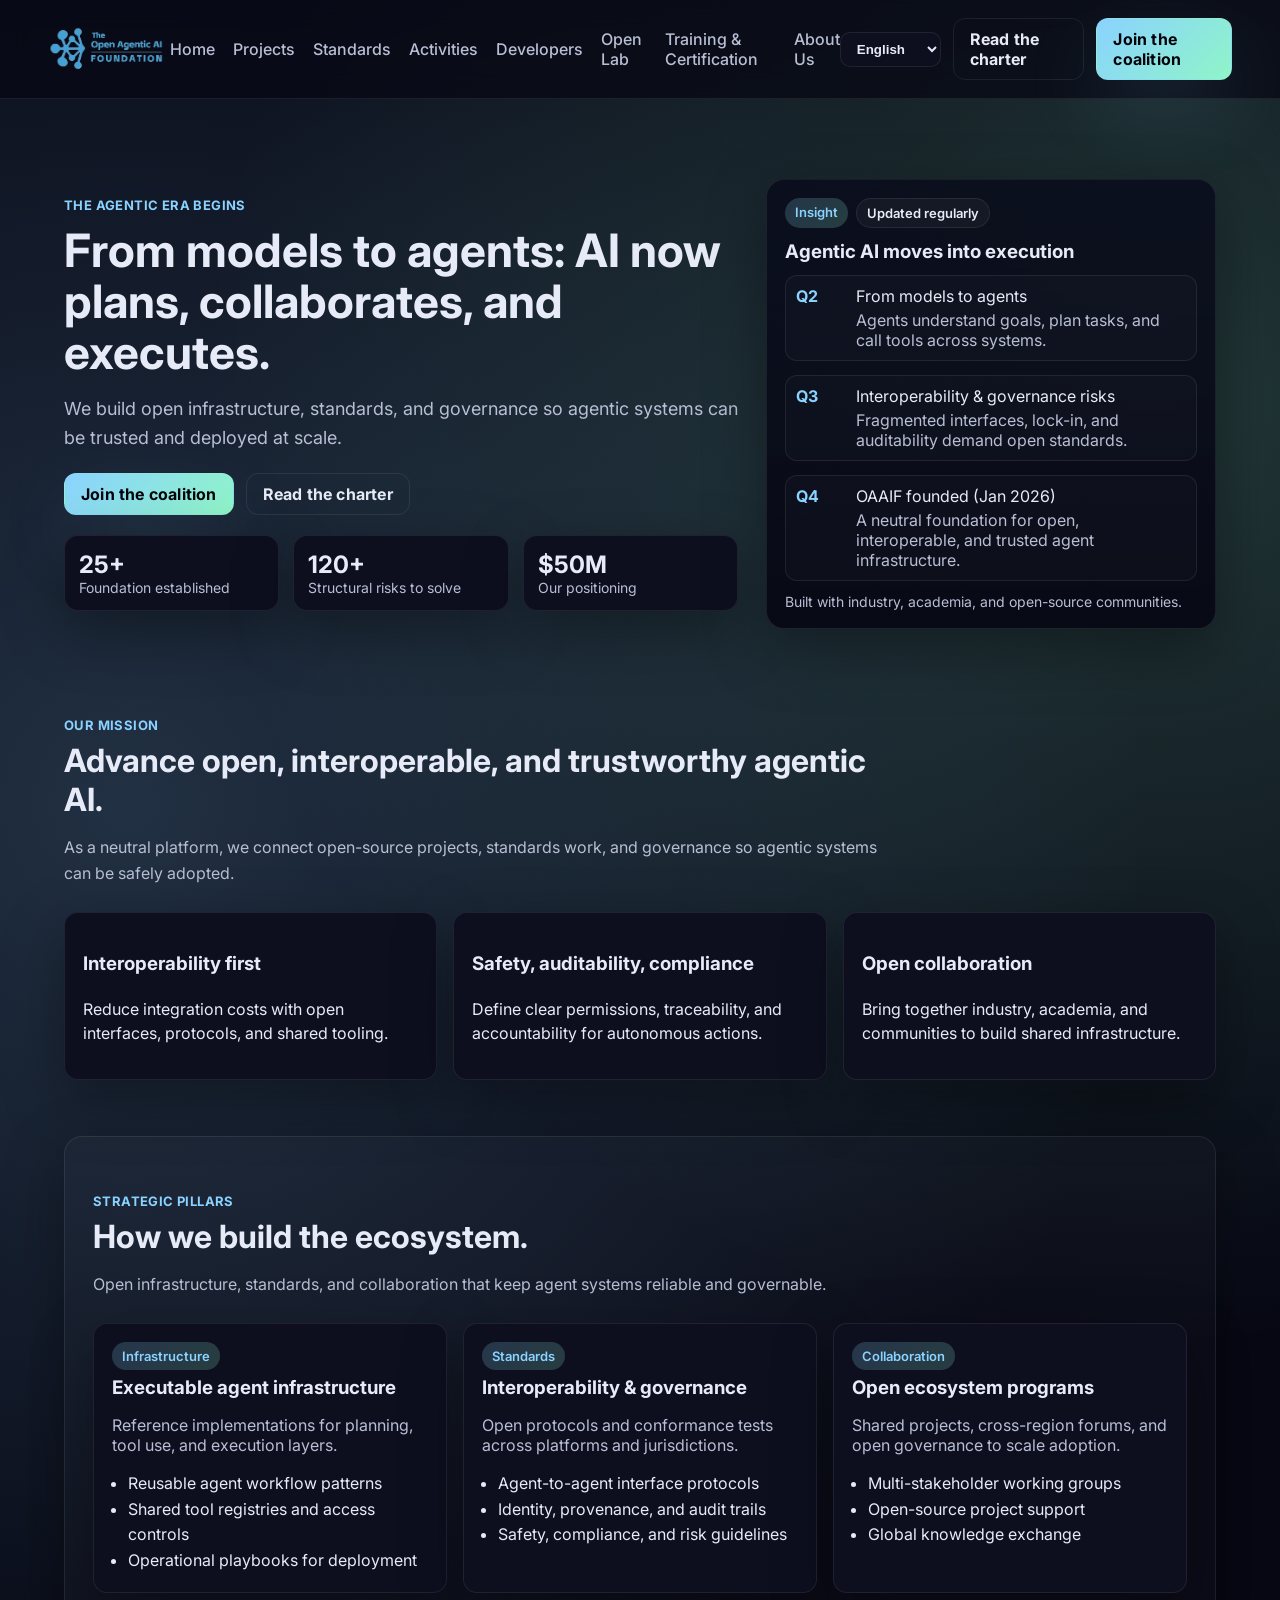
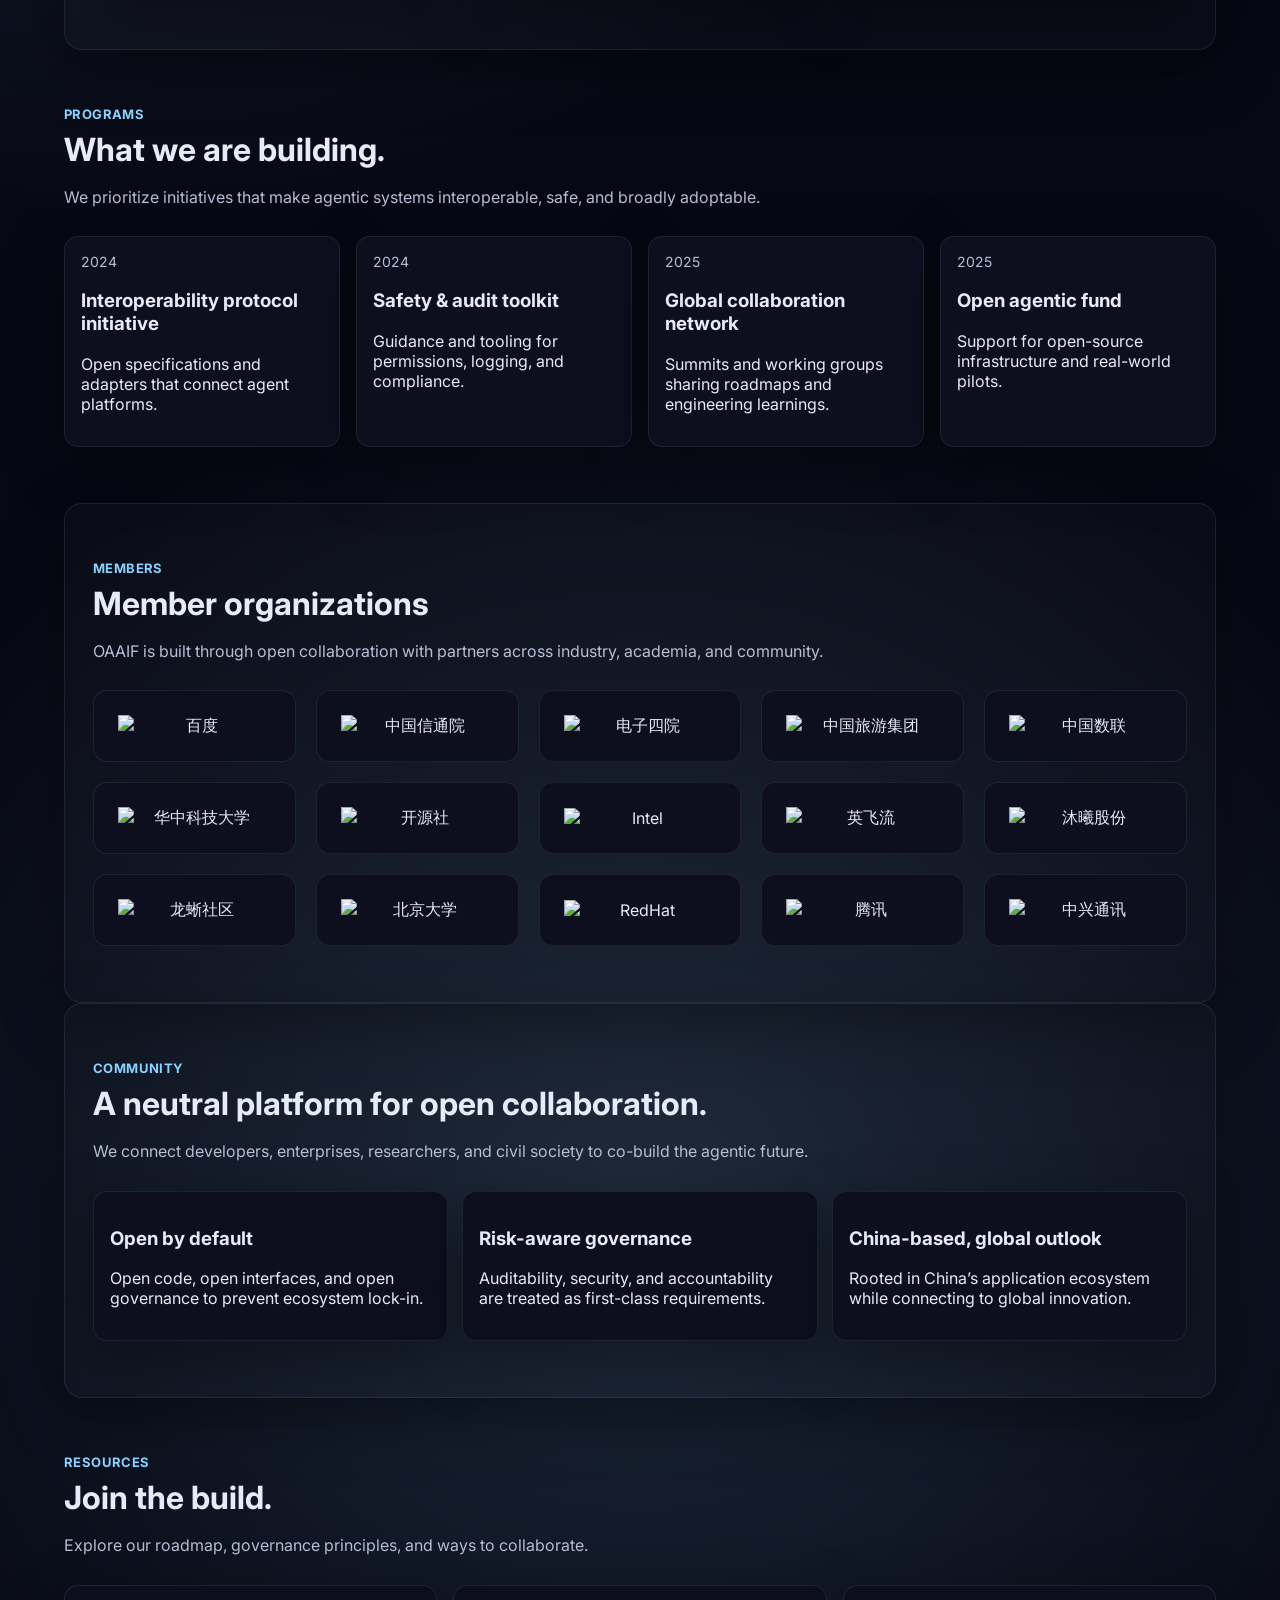
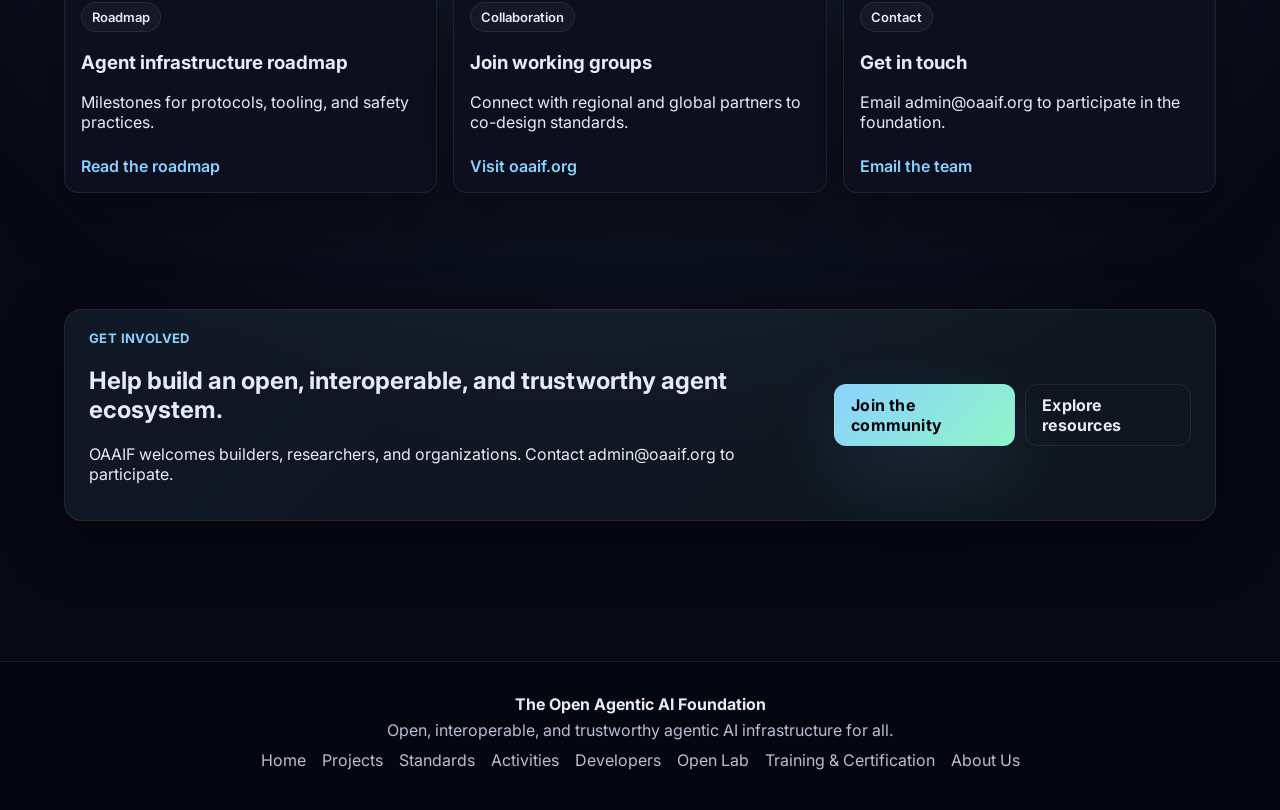
==== commit 940015c3: "添加完整的 15 个成员组织 logo" ====
--- a/index.html
+++ b/index.html
@@ -243,6 +243,24 @@
         <div class="logo-item">
           <img src="assets/images/logo/9英飞流.png" alt="英飞流" class="member-logo">
         </div>
+        <div class="logo-item">
+          <img src="assets/images/logo/10沐曦股份.png" alt="沐曦股份" class="member-logo">
+        </div>
+        <div class="logo-item">
+          <img src="assets/images/logo/11龙蜥社区.png" alt="龙蜥社区" class="member-logo">
+        </div>
+        <div class="logo-item">
+          <img src="assets/images/logo/12北京大学.png" alt="北京大学" class="member-logo">
+        </div>
+        <div class="logo-item">
+          <img src="assets/images/logo/13RedHat.png" alt="RedHat" class="member-logo">
+        </div>
+        <div class="logo-item">
+          <img src="assets/images/logo/14腾讯.png" alt="腾讯" class="member-logo">
+        </div>
+        <div class="logo-item">
+          <img src="assets/images/logo/15中兴通讯.png" alt="中兴通讯" class="member-logo">
+        </div>
       </div>
     </section>
 
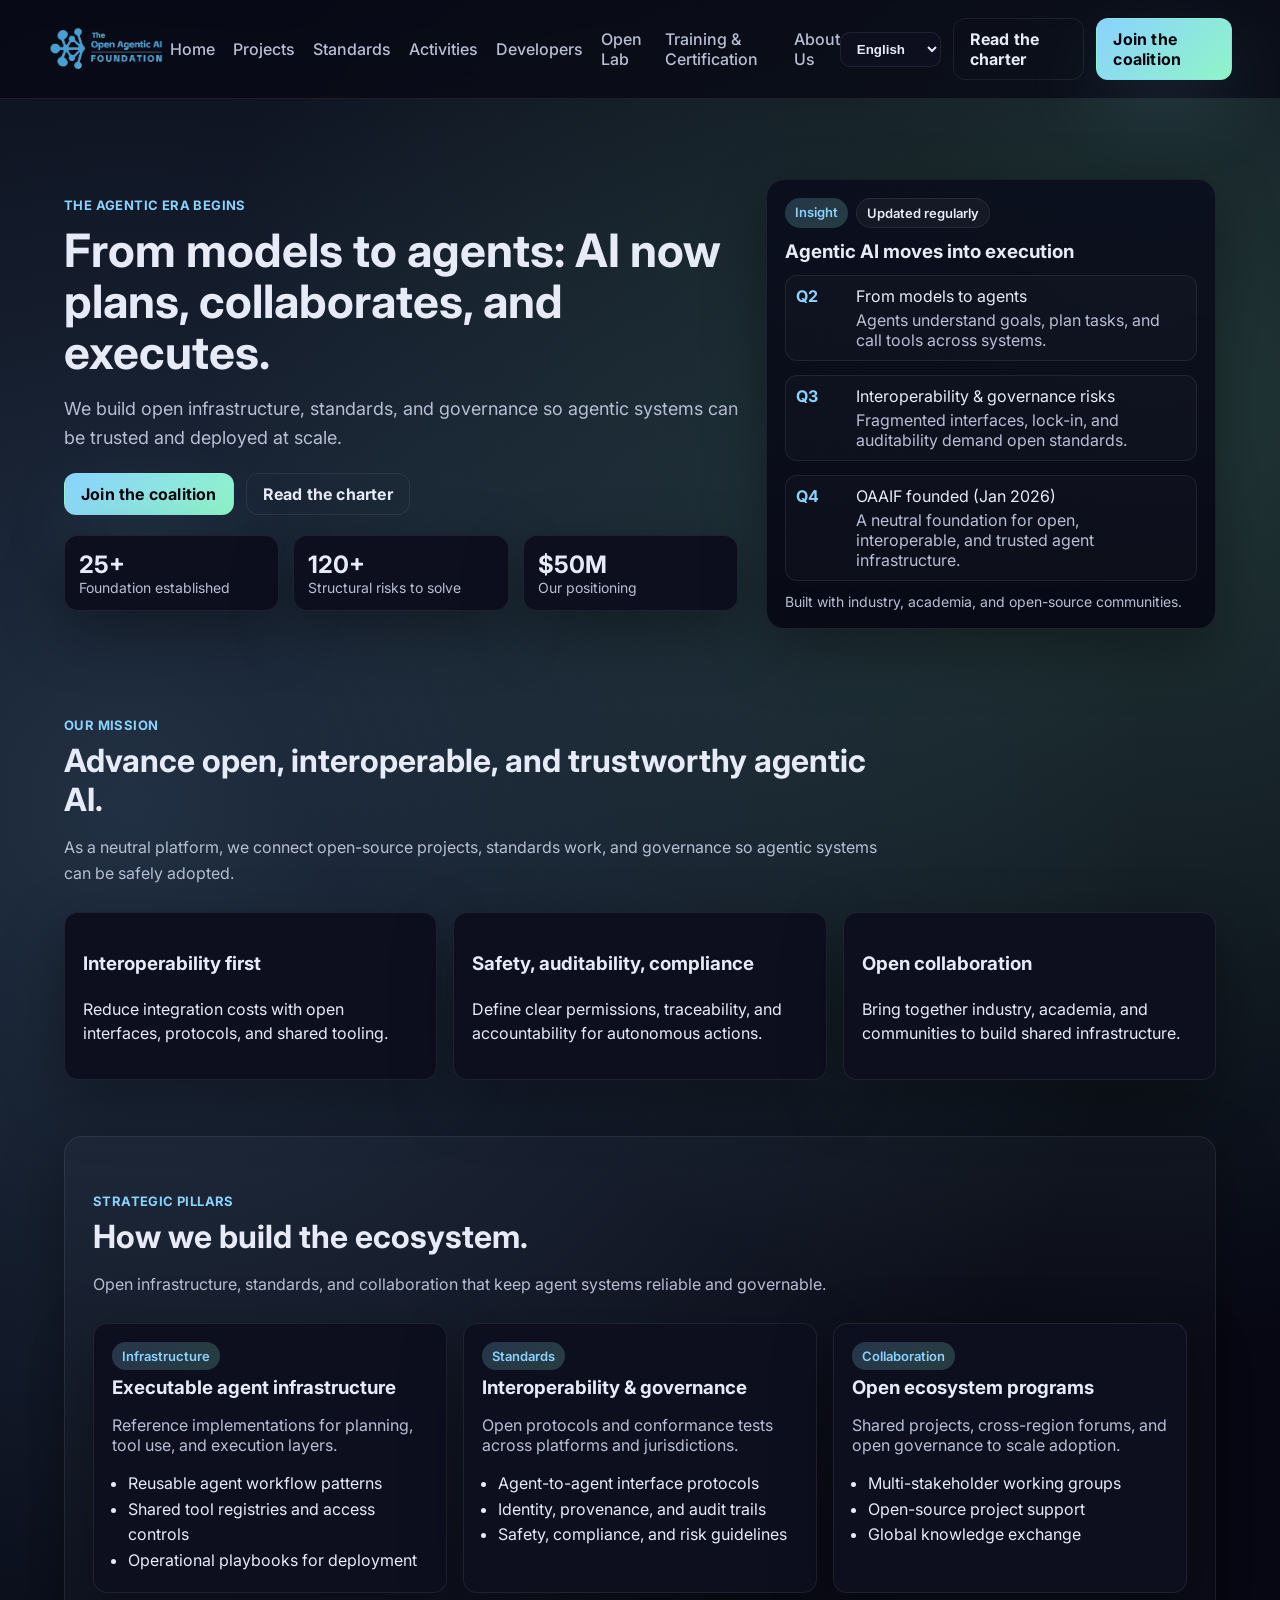
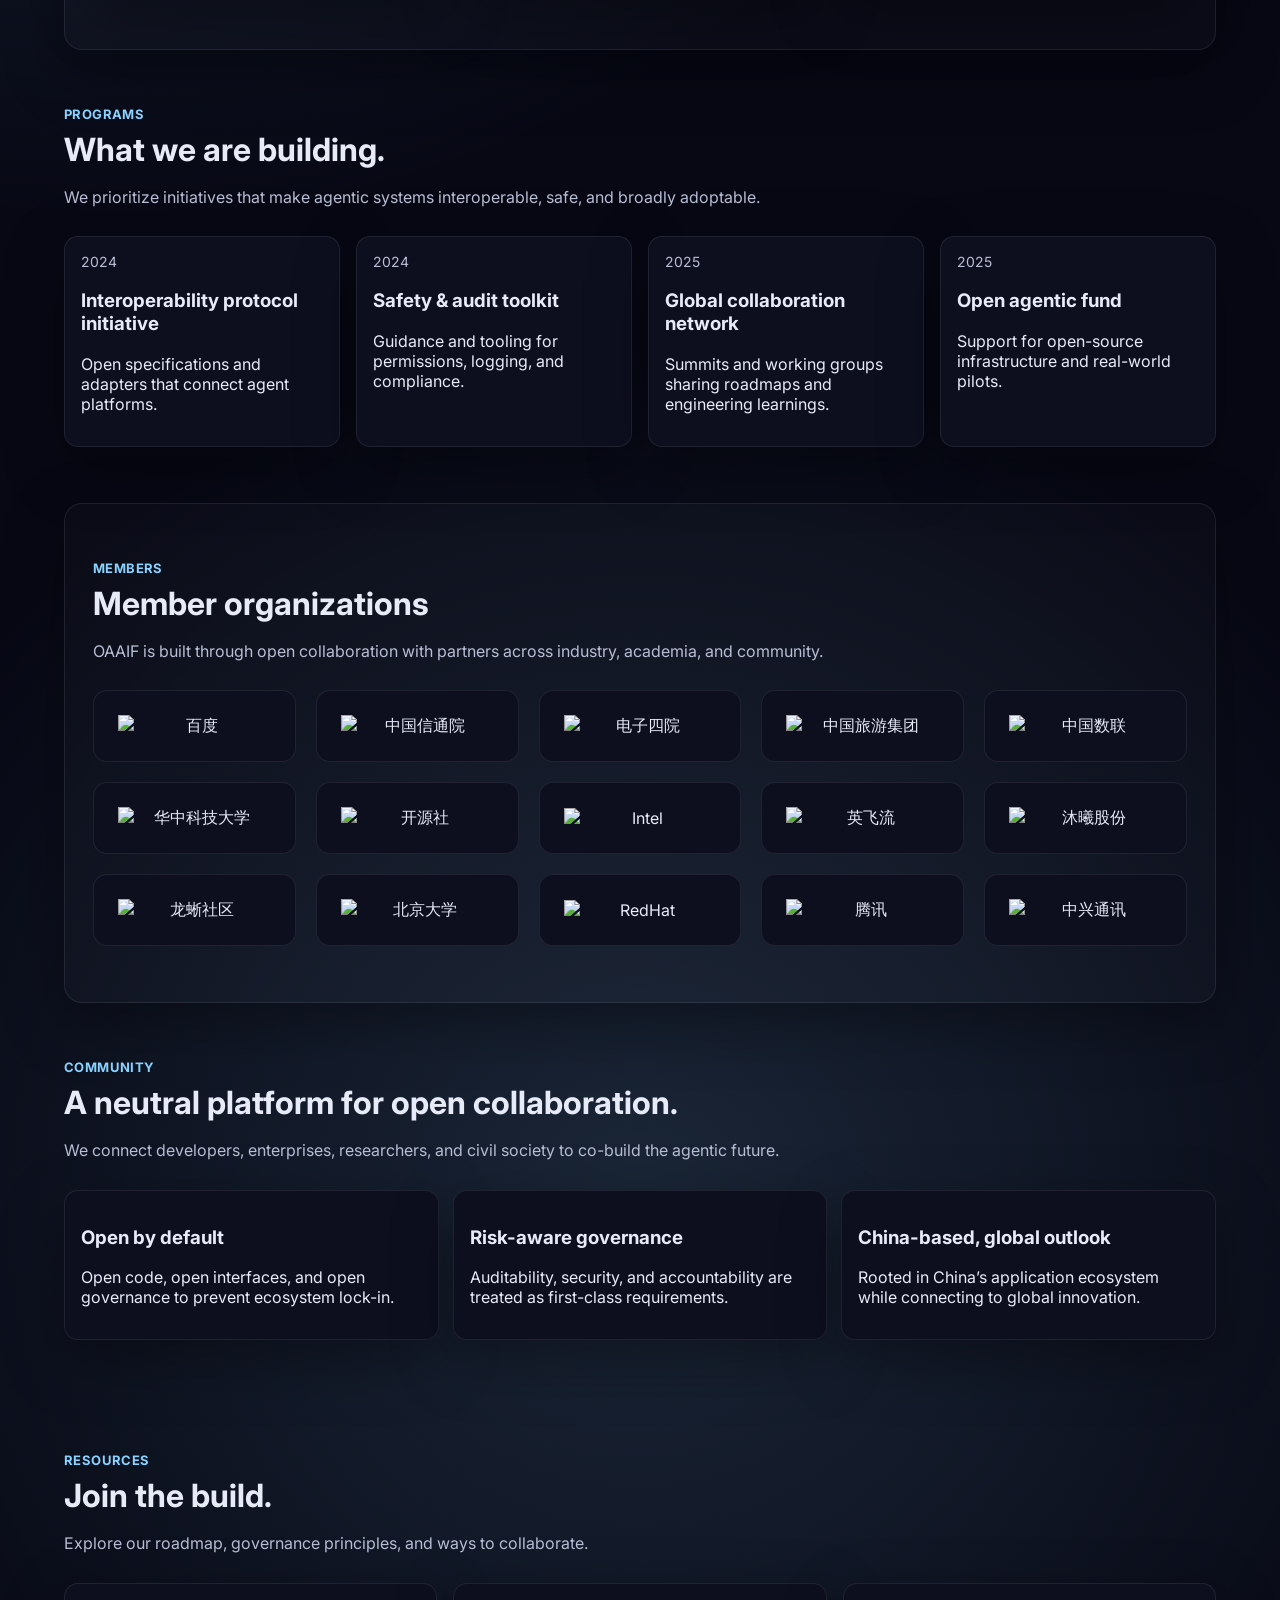
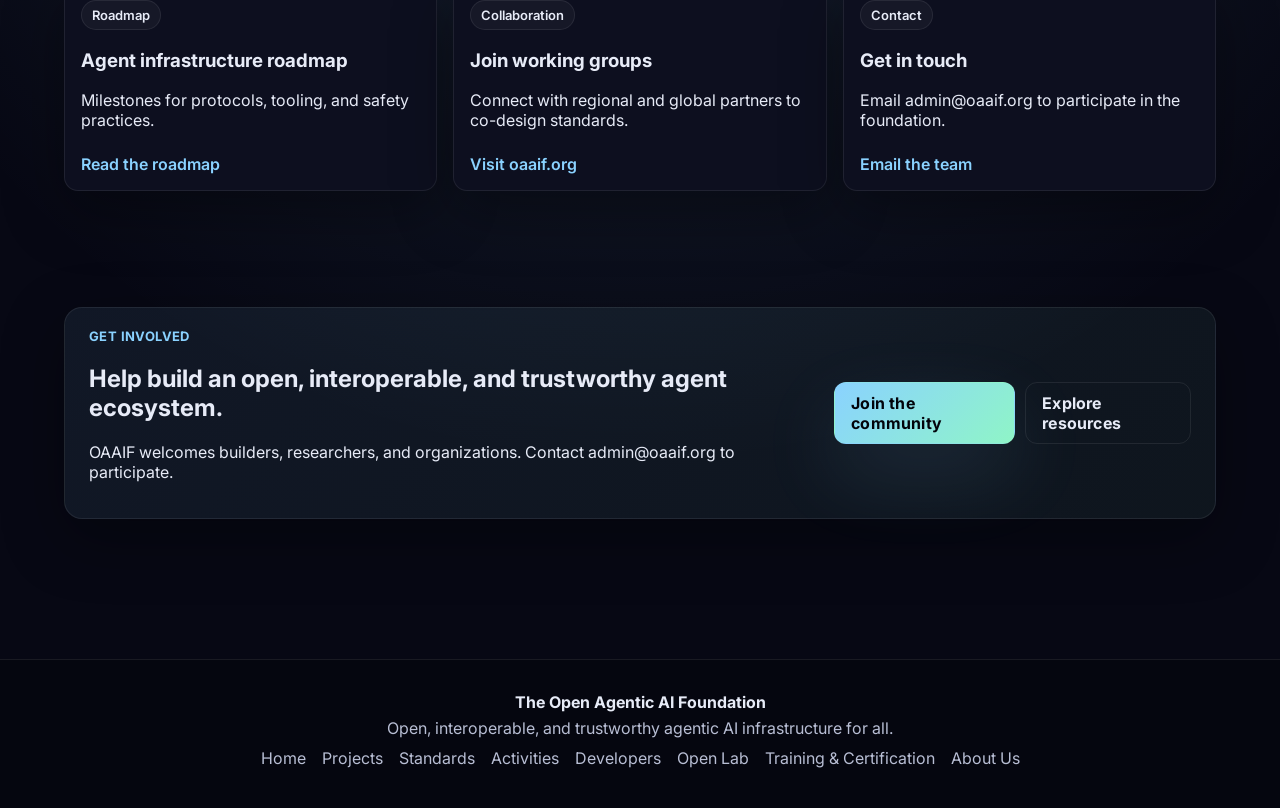
==== commit 19d38c2d: "修复成员和社区 section 之间的间隔" ====
--- a/index.html
+++ b/index.html
@@ -264,7 +264,7 @@
       </div>
     </section>
 
-    <section id="community" class="section section--alt">
+    <section id="community" class="section">
       <div class="section__header">
         <p class="eyebrow" data-i18n="community-eyebrow">Community</p>
         <h2 data-i18n="community-title">A global coalition of builders, researchers, and policymakers.</h2>
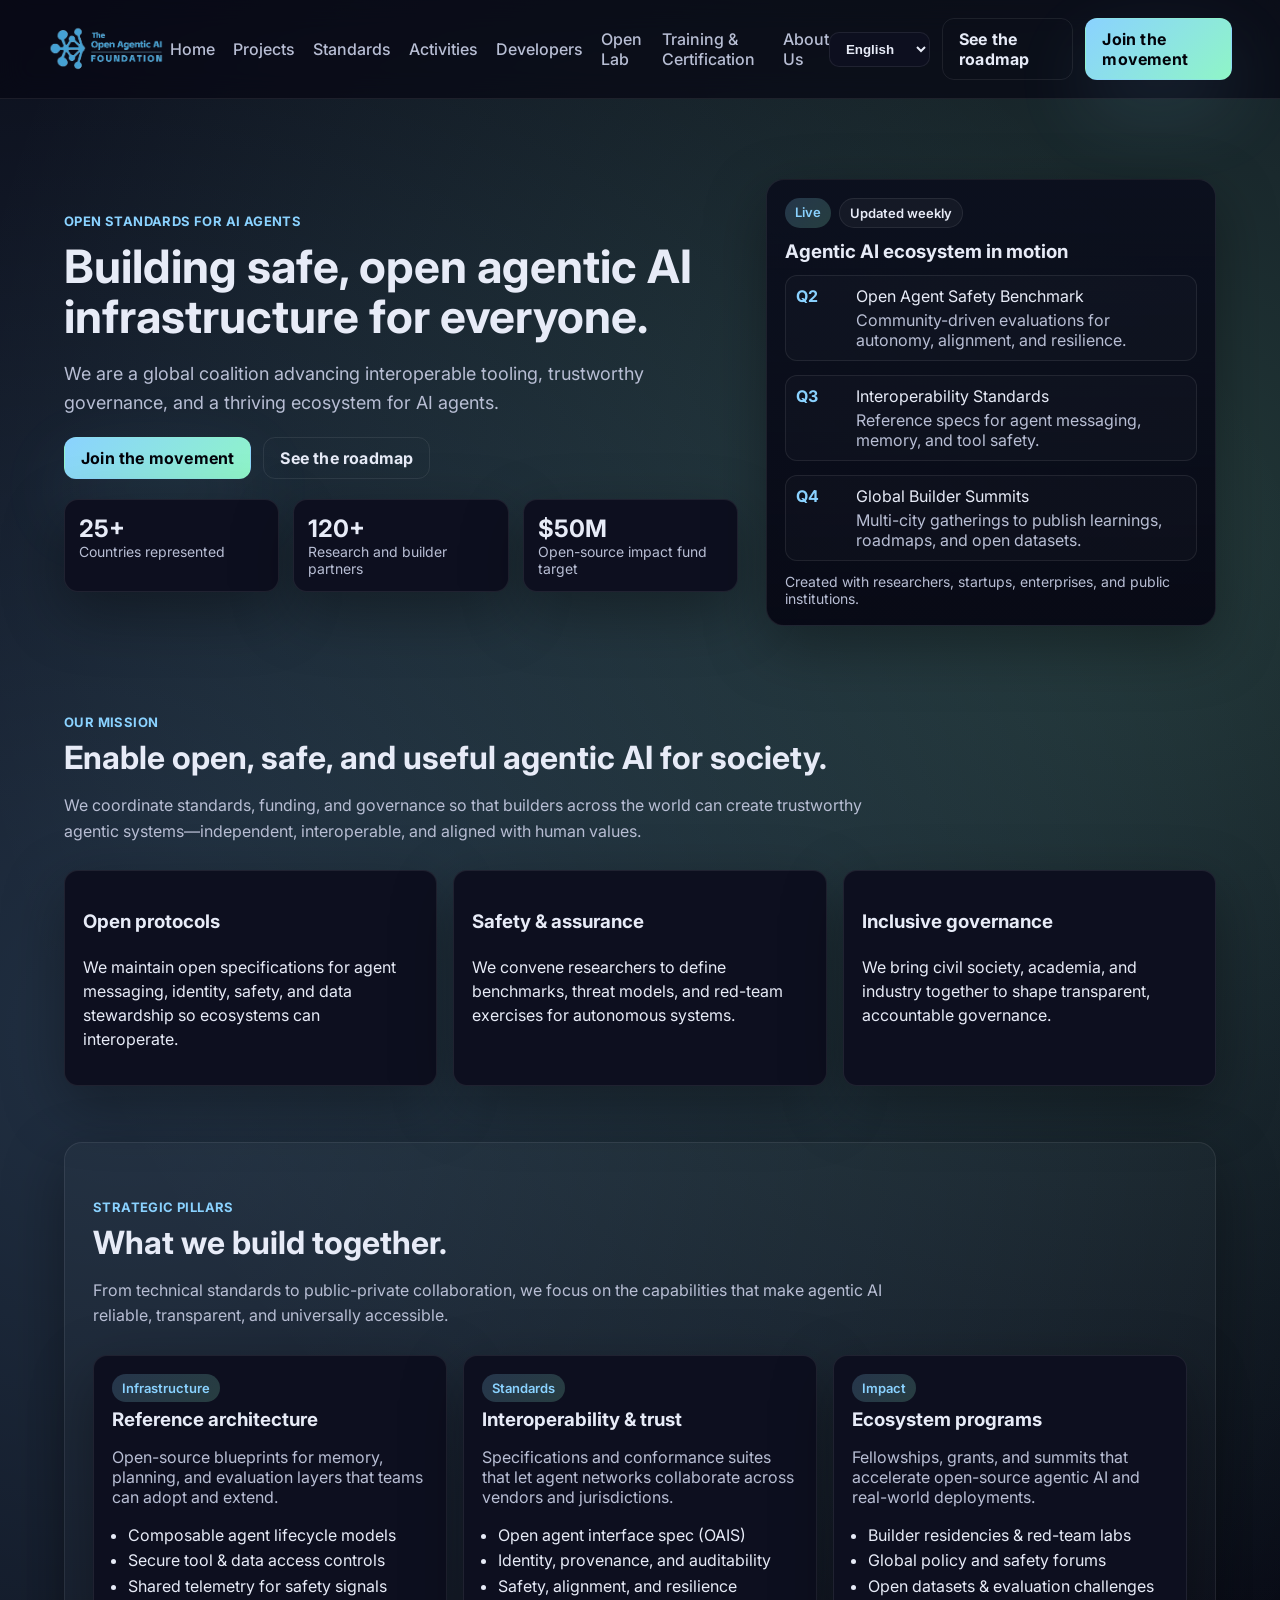
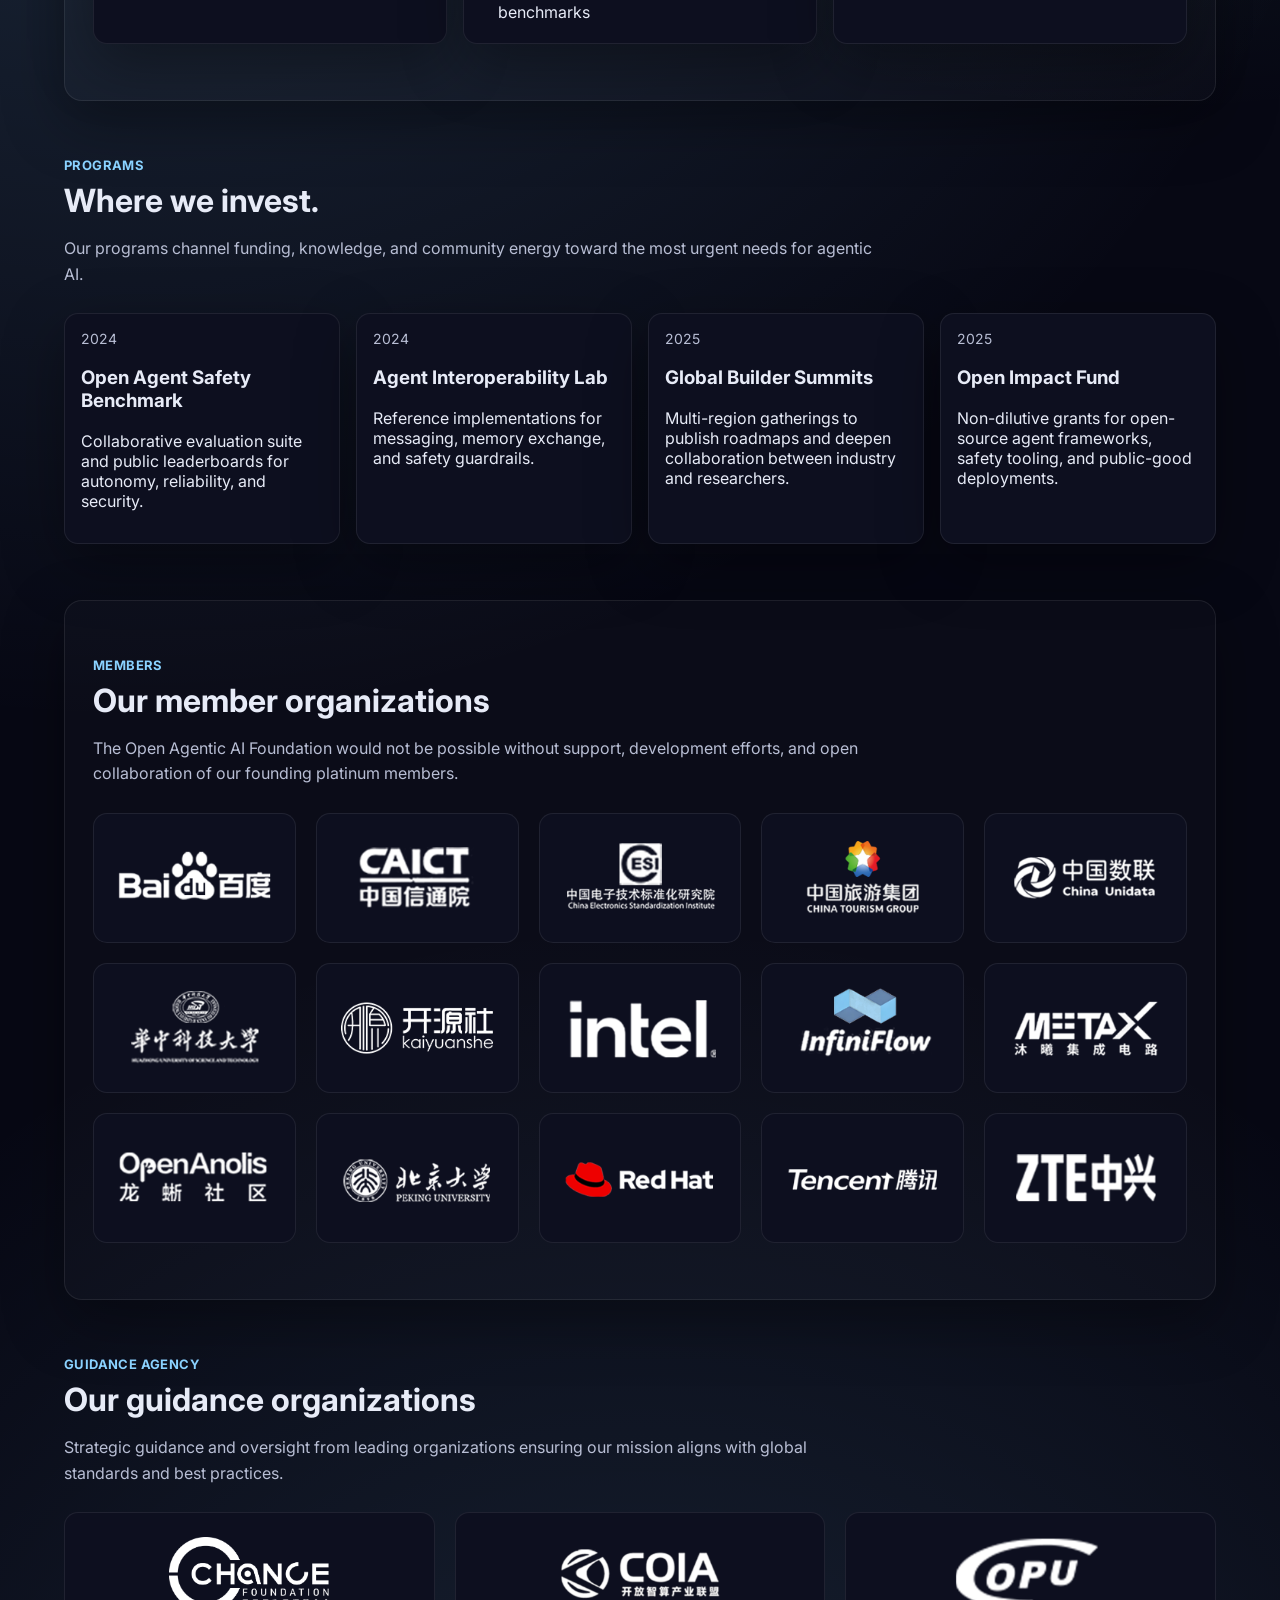
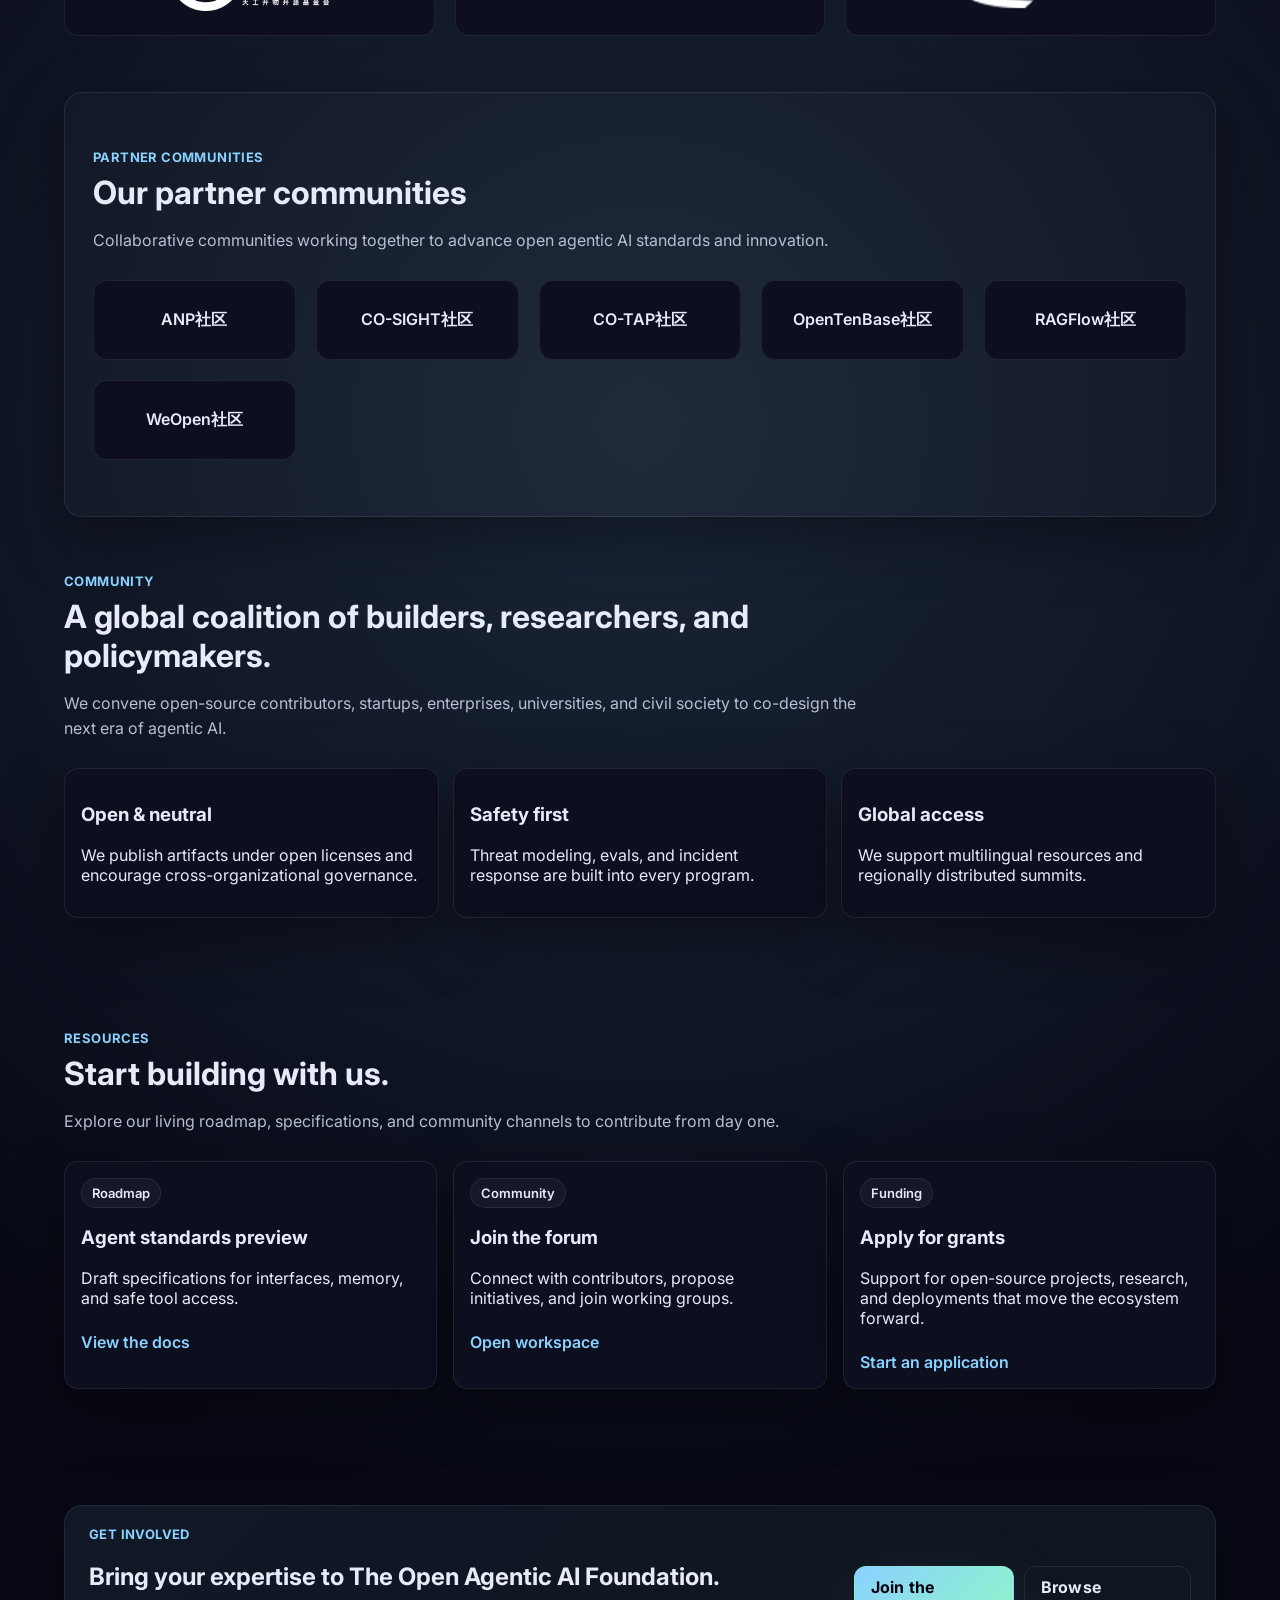
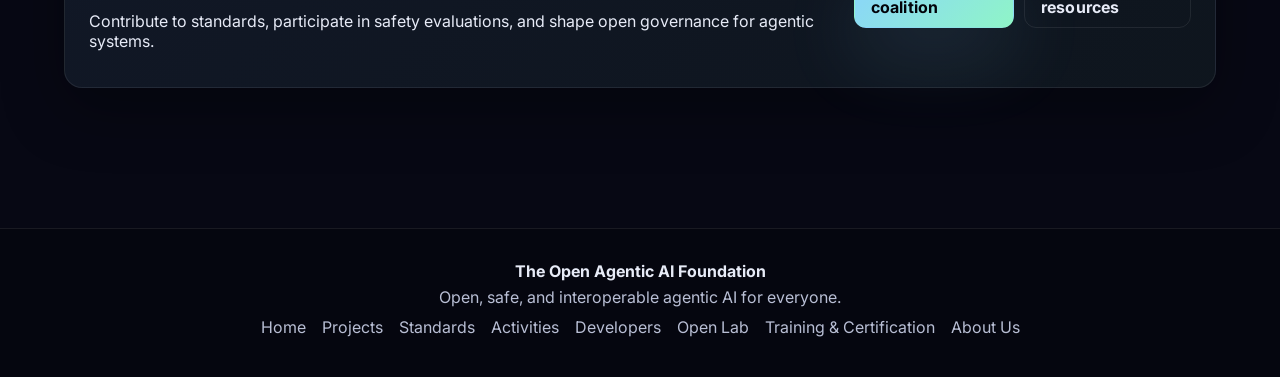
==== commit 6a104317: "添加成员组织、指导机构和合作社区展示 - 添加 15 个成员组织 logo - 添加 3 个指导机构 logo - 添加 6 个合作社区（纯文字展示） - 调整页面布局顺序：成员组织  指导机构  合" ====
--- a/index.html
+++ b/index.html
@@ -264,6 +264,41 @@
       </div>
     </section>
 
+    <section id="guidance" class="section">
+      <div class="section__header">
+        <p class="eyebrow" data-i18n="guidance-eyebrow">Guidance Agency</p>
+        <h2 data-i18n="guidance-title">Our guidance organizations</h2>
+        <p class="section__description" data-i18n="guidance-body">Strategic guidance and oversight from leading organizations ensuring our mission aligns with global standards and best practices.</p>
+      </div>
+      <div class="logo-wall">
+        <div class="logo-item">
+          <img src="assets/images/guidance agency/1cf.png" alt="CF" class="member-logo">
+        </div>
+        <div class="logo-item">
+          <img src="assets/images/guidance agency/2coia.png" alt="COIA" class="member-logo">
+        </div>
+        <div class="logo-item">
+          <img src="assets/images/guidance agency/3copu.png" alt="COPU" class="member-logo">
+        </div>
+      </div>
+    </section>
+
+    <section id="partner-communities" class="section section--alt">
+      <div class="section__header">
+        <p class="eyebrow" data-i18n="partner-communities-eyebrow">Partner Communities</p>
+        <h2 data-i18n="partner-communities-title">Our partner communities</h2>
+        <p class="section__description" data-i18n="partner-communities-body">Collaborative communities working together to advance open agentic AI standards and innovation.</p>
+      </div>
+      <div class="community-list">
+        <div class="community-item">ANP社区</div>
+        <div class="community-item">CO-SIGHT社区</div>
+        <div class="community-item">CO-TAP社区</div>
+        <div class="community-item">OpenTenBase社区</div>
+        <div class="community-item">RAGFlow社区</div>
+        <div class="community-item">WeOpen社区</div>
+      </div>
+    </section>
+
     <section id="community" class="section">
       <div class="section__header">
         <p class="eyebrow" data-i18n="community-eyebrow">Community</p>
--- a/assets/css/style.css
+++ b/assets/css/style.css
@@ -481,6 +481,33 @@
   font-weight: 500;
 }
 
+.community-list {
+  display: grid;
+  grid-template-columns: repeat(auto-fit, minmax(200px, 1fr));
+  gap: 20px;
+}
+
+.community-item {
+  background: var(--card);
+  border: 1px solid var(--border);
+  border-radius: var(--radius);
+  padding: 24px;
+  display: flex;
+  align-items: center;
+  justify-content: center;
+  text-align: center;
+  font-size: 16px;
+  font-weight: 600;
+  color: var(--text);
+  transition: transform 0.2s ease, box-shadow 0.2s ease;
+  min-height: 80px;
+}
+
+.community-item:hover {
+  transform: translateY(-4px);
+  box-shadow: var(--glow);
+}
+
 @media (max-width: 768px) {
   .logo-wall {
     grid-template-columns: repeat(2, 1fr);
@@ -500,6 +527,17 @@
 
   .logo-name {
     font-size: 12px;
+  }
+
+  .community-list {
+    grid-template-columns: repeat(2, 1fr);
+    gap: 12px;
+  }
+
+  .community-item {
+    font-size: 14px;
+    padding: 16px;
+    min-height: 60px;
   }
 }
 
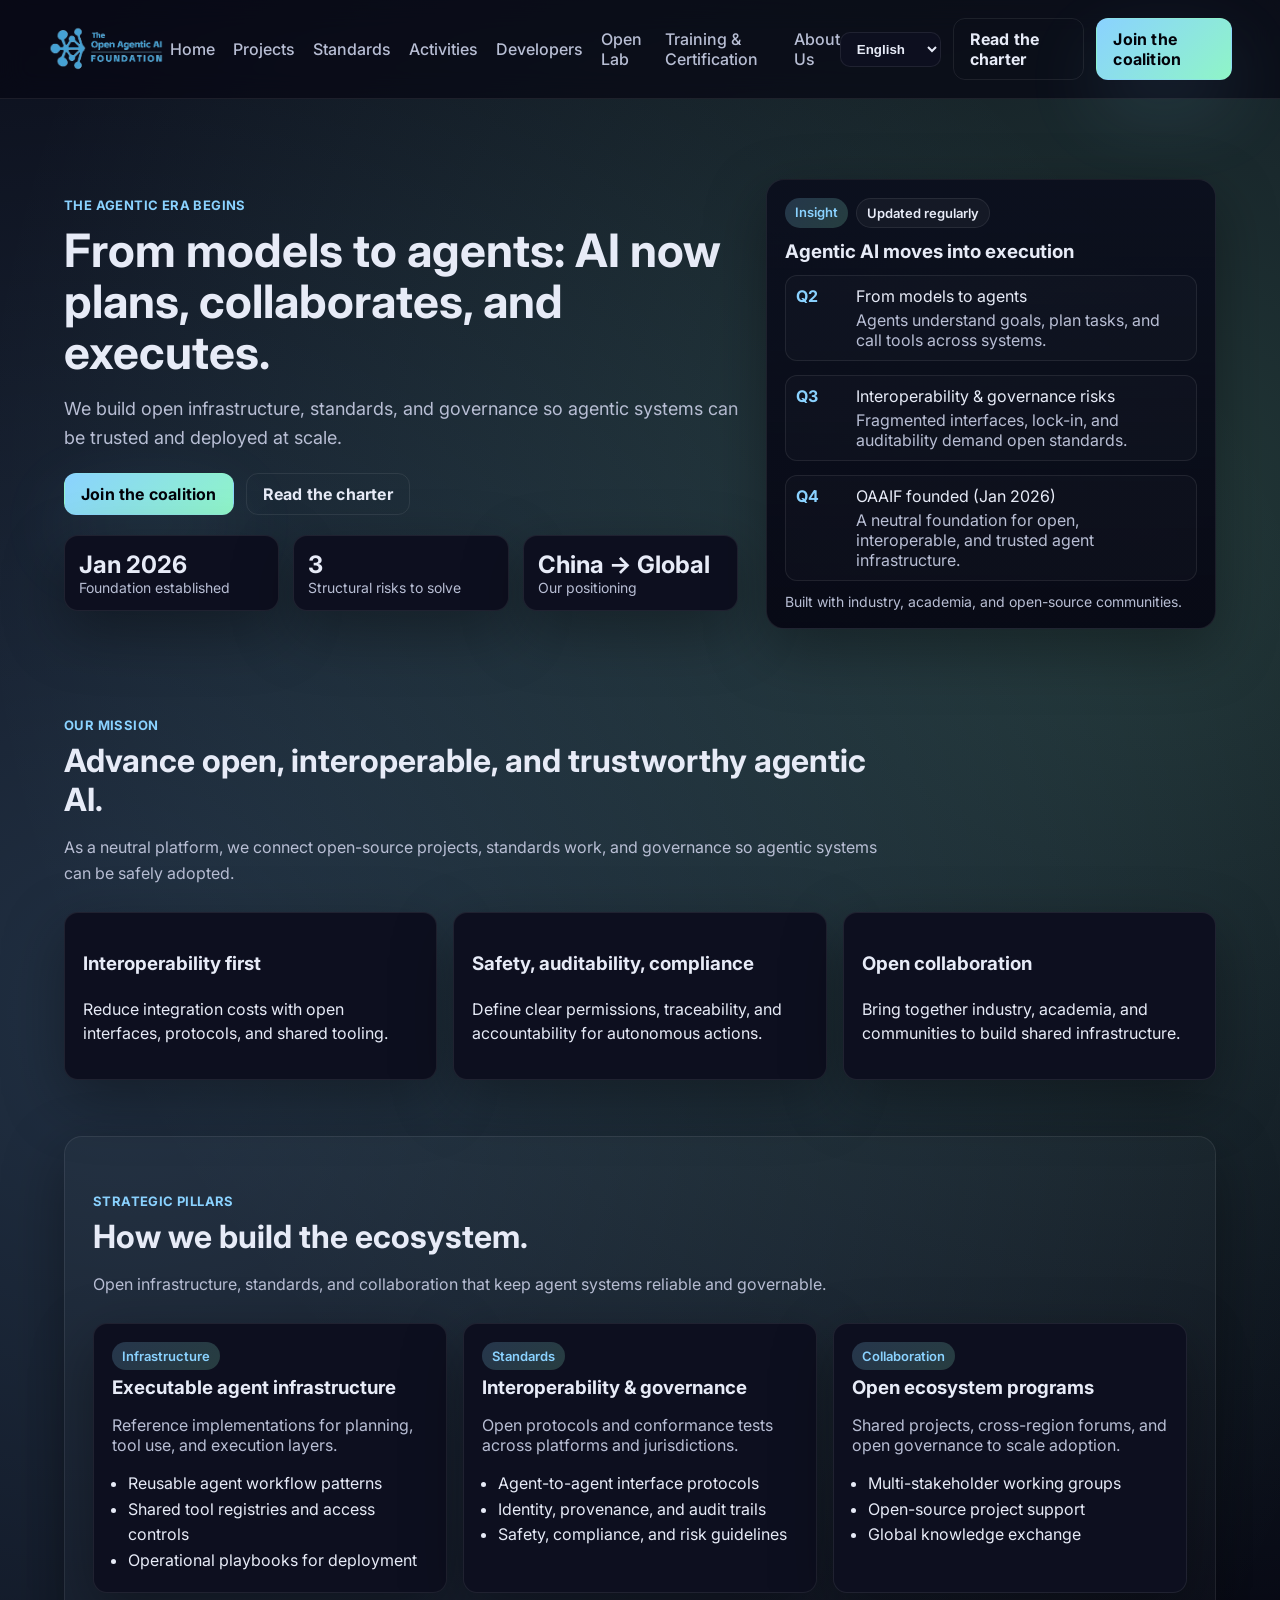
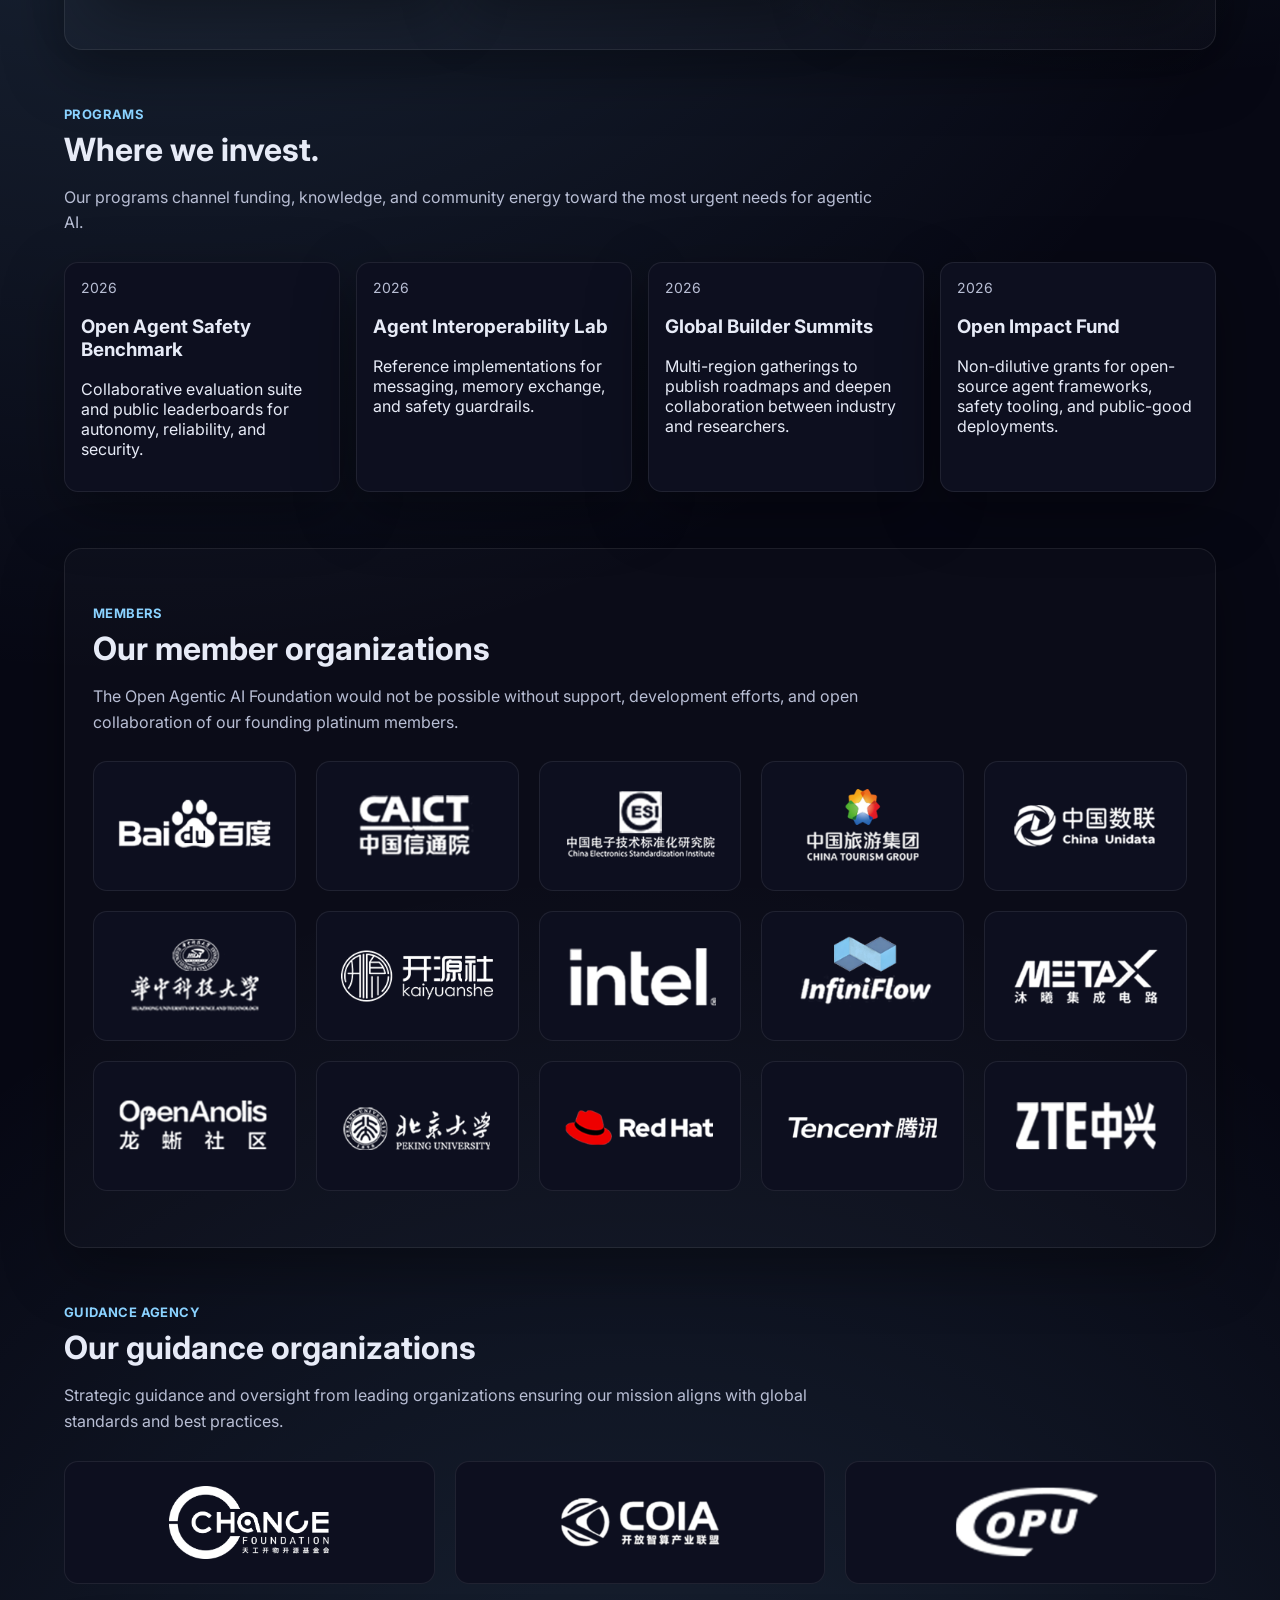
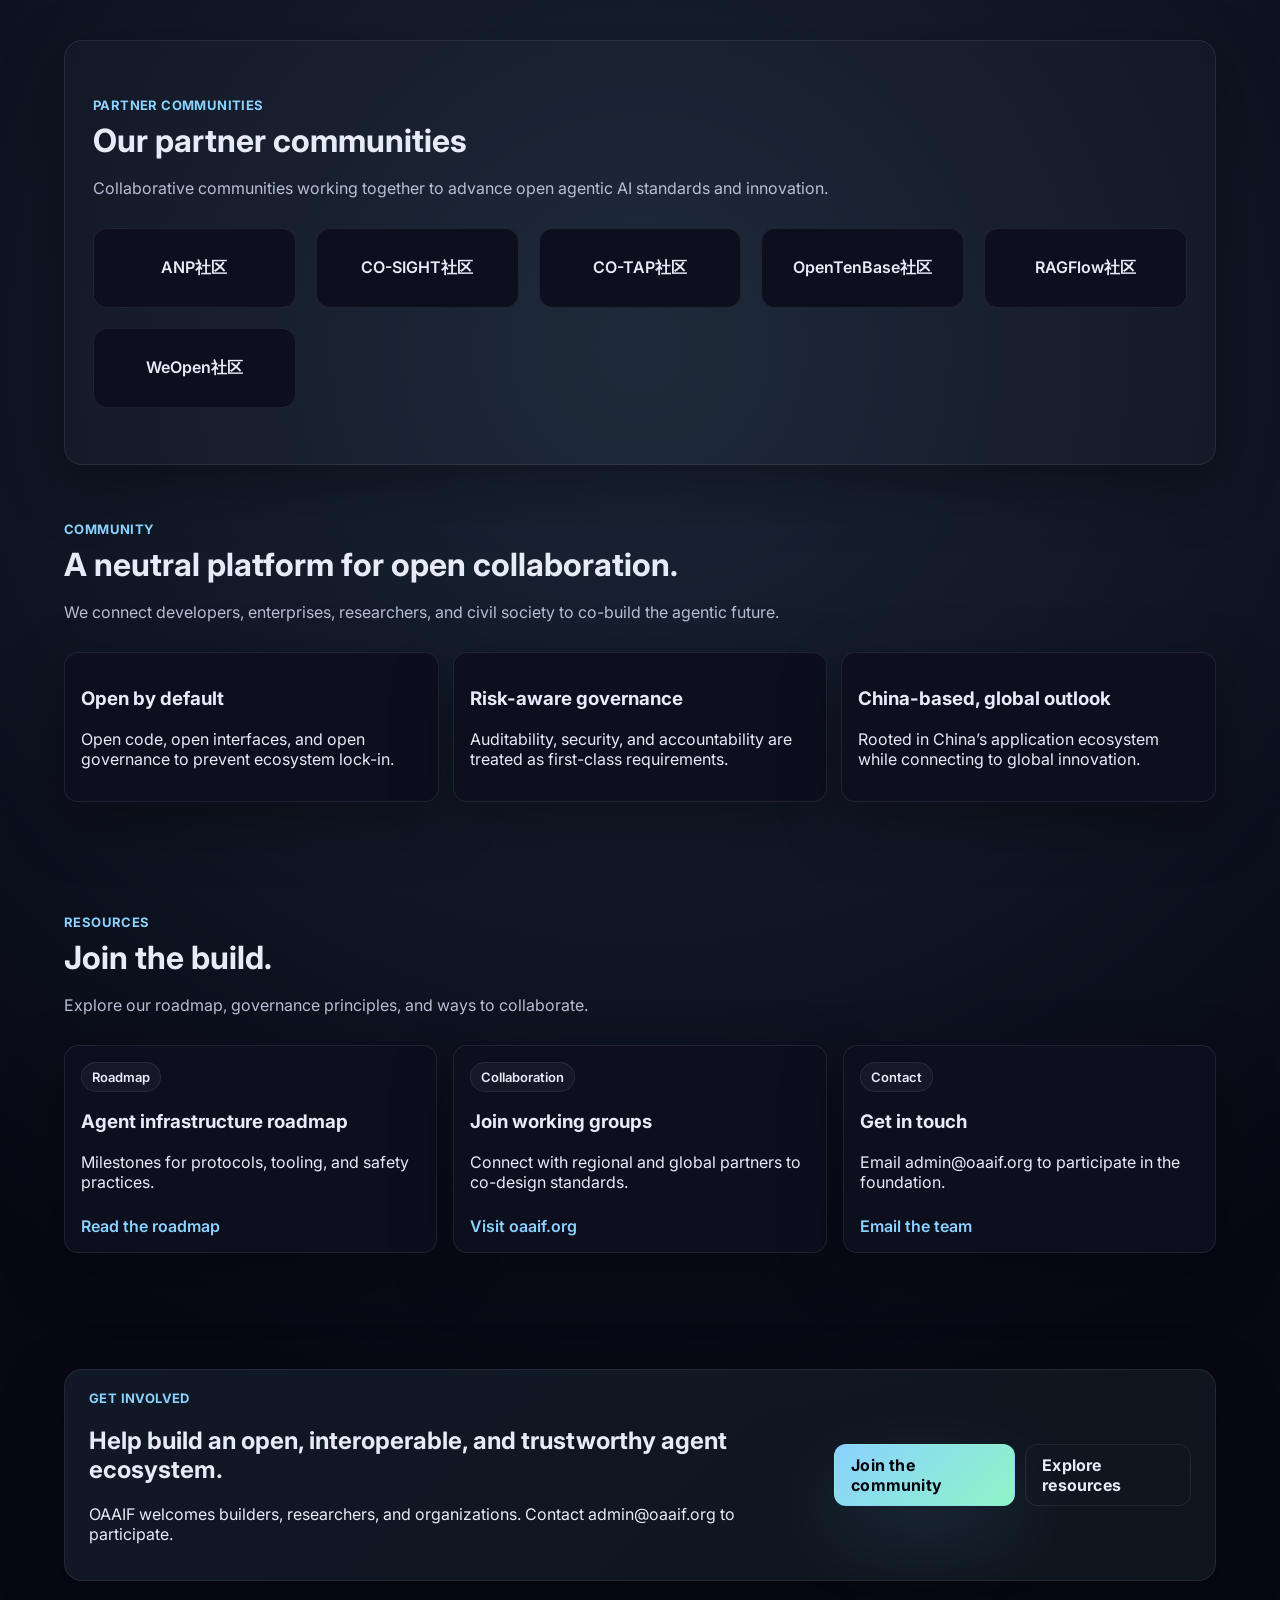
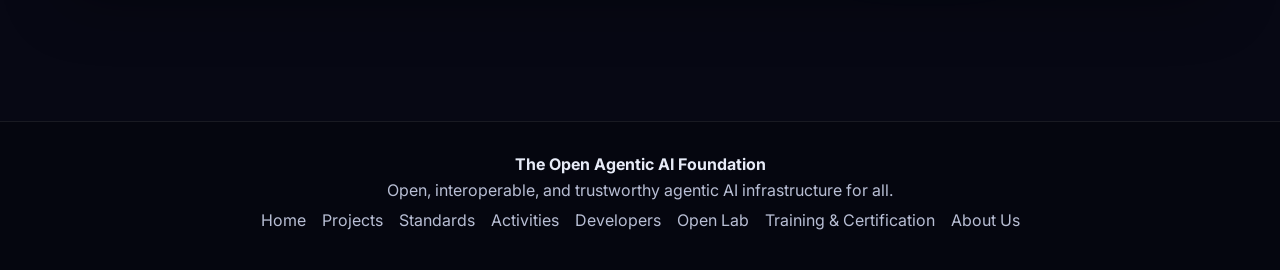
==== commit 7b6447b3: "Merge branch 'main' into fix/mobile-menu-optimization" ====
--- a/index.html
+++ b/index.html
@@ -3,7 +3,7 @@
 <head>
   <meta charset="UTF-8">
   <meta name="viewport" content="width=device-width, initial-scale=1.0">
-  <meta name="description" content="The Open Agentic AI Foundation: advancing open, safe, and interoperable agentic AI for everyone with global programs and community.">
+  <meta name="description" content="The Open Agentic AI Foundation (OAAIF) is a neutral platform founded in 2026 to advance open, interoperable, and trustworthy agentic AI infrastructure.">
   <title>The Open Agentic AI Foundation</title>
   <link rel="preconnect" href="https://fonts.googleapis.com">
   <link rel="preconnect" href="https://fonts.gstatic.com" crossorigin>
@@ -67,18 +67,18 @@
         </div>
         <div class="metrics">
           <div class="metric">
-            <div class="metric__value">25+</div>
-            <div class="metric__label" data-i18n="metric-countries">Countries represented</div>
-          </div>
-          <div class="metric">
-            <div class="metric__value">120+</div>
-            <div class="metric__label" data-i18n="metric-partners">Research and builder partners</div>
-          </div>
-          <div class="metric">
-            <div class="metric__value">$50M</div>
-            <div class="metric__label" data-i18n="metric-impact">Open-source impact fund target</div>
-          </div>
-        </div>
+          <div class="metric__value" data-i18n="metric-1-value">Jan 2026</div>
+          <div class="metric__label" data-i18n="metric-countries">Foundation established</div>
+        </div>
+        <div class="metric">
+          <div class="metric__value" data-i18n="metric-2-value">3</div>
+          <div class="metric__label" data-i18n="metric-partners">Structural risks to solve</div>
+        </div>
+        <div class="metric">
+          <div class="metric__value" data-i18n="metric-3-value">China → Global</div>
+          <div class="metric__label" data-i18n="metric-impact">Our positioning</div>
+        </div>
+      </div>
       </div>
       <div class="hero__panel">
         <div class="panel">
@@ -187,22 +187,22 @@
       </div>
       <div class="programs">
         <article class="program">
-          <div class="program__meta">2024</div>
+          <div class="program__meta">2026</div>
           <h3 data-i18n="program-1-title">Open Agent Safety Benchmark</h3>
           <p data-i18n="program-1-body">Collaborative evaluation suite and public leaderboards for autonomy, reliability, and security.</p>
         </article>
         <article class="program">
-          <div class="program__meta">2024</div>
+          <div class="program__meta">2026</div>
           <h3 data-i18n="program-2-title">Agent Interoperability Lab</h3>
           <p data-i18n="program-2-body">Reference implementations for messaging, memory exchange, and safety guardrails.</p>
         </article>
         <article class="program">
-          <div class="program__meta">2025</div>
+          <div class="program__meta">2026</div>
           <h3 data-i18n="program-3-title">Global Builder Summits</h3>
           <p data-i18n="program-3-body">Multi-region gatherings to publish roadmaps and deepen collaboration between industry and researchers.</p>
         </article>
         <article class="program">
-          <div class="program__meta">2025</div>
+          <div class="program__meta">2026</div>
           <h3 data-i18n="program-4-title">Open Impact Fund</h3>
           <p data-i18n="program-4-body">Non-dilutive grants for open-source agent frameworks, safety tooling, and public-good deployments.</p>
         </article>
@@ -338,13 +338,13 @@
           <div class="pill" data-i18n="resource-2-tag">Community</div>
           <h3 data-i18n="resource-2-title">Join the forum</h3>
           <p data-i18n="resource-2-body">Connect with contributors, propose initiatives, and join working groups.</p>
-          <a href="#" class="link" data-i18n="resource-2-link">Open workspace</a>
+          <a href="https://oaaif.org/" class="link" data-i18n="resource-2-link">Open workspace</a>
         </article>
         <article class="resource">
           <div class="pill" data-i18n="resource-3-tag">Funding</div>
           <h3 data-i18n="resource-3-title">Apply for grants</h3>
           <p data-i18n="resource-3-body">Support for open-source projects, research, and deployments that move the ecosystem forward.</p>
-          <a href="#" class="link" data-i18n="resource-3-link">Start an application</a>
+          <a href="mailto:admin@oaaif.org" class="link" data-i18n="resource-3-link">Start an application</a>
         </article>
       </div>
     </section>
--- a/assets/css/style.css
+++ b/assets/css/style.css
@@ -521,8 +521,8 @@
   }
 
   .member-logo {
-    max-width: 120px;
-    max-height: 60px;
+    max-width: 100px;
+    max-height: 50px;
   }
 
   .logo-name {
@@ -543,7 +543,7 @@
 
 @media (max-width: 480px) {
   .logo-wall {
-    grid-template-columns: 1fr;
+    grid-template-columns: repeat(2, 1fr);
   }
 }
 
